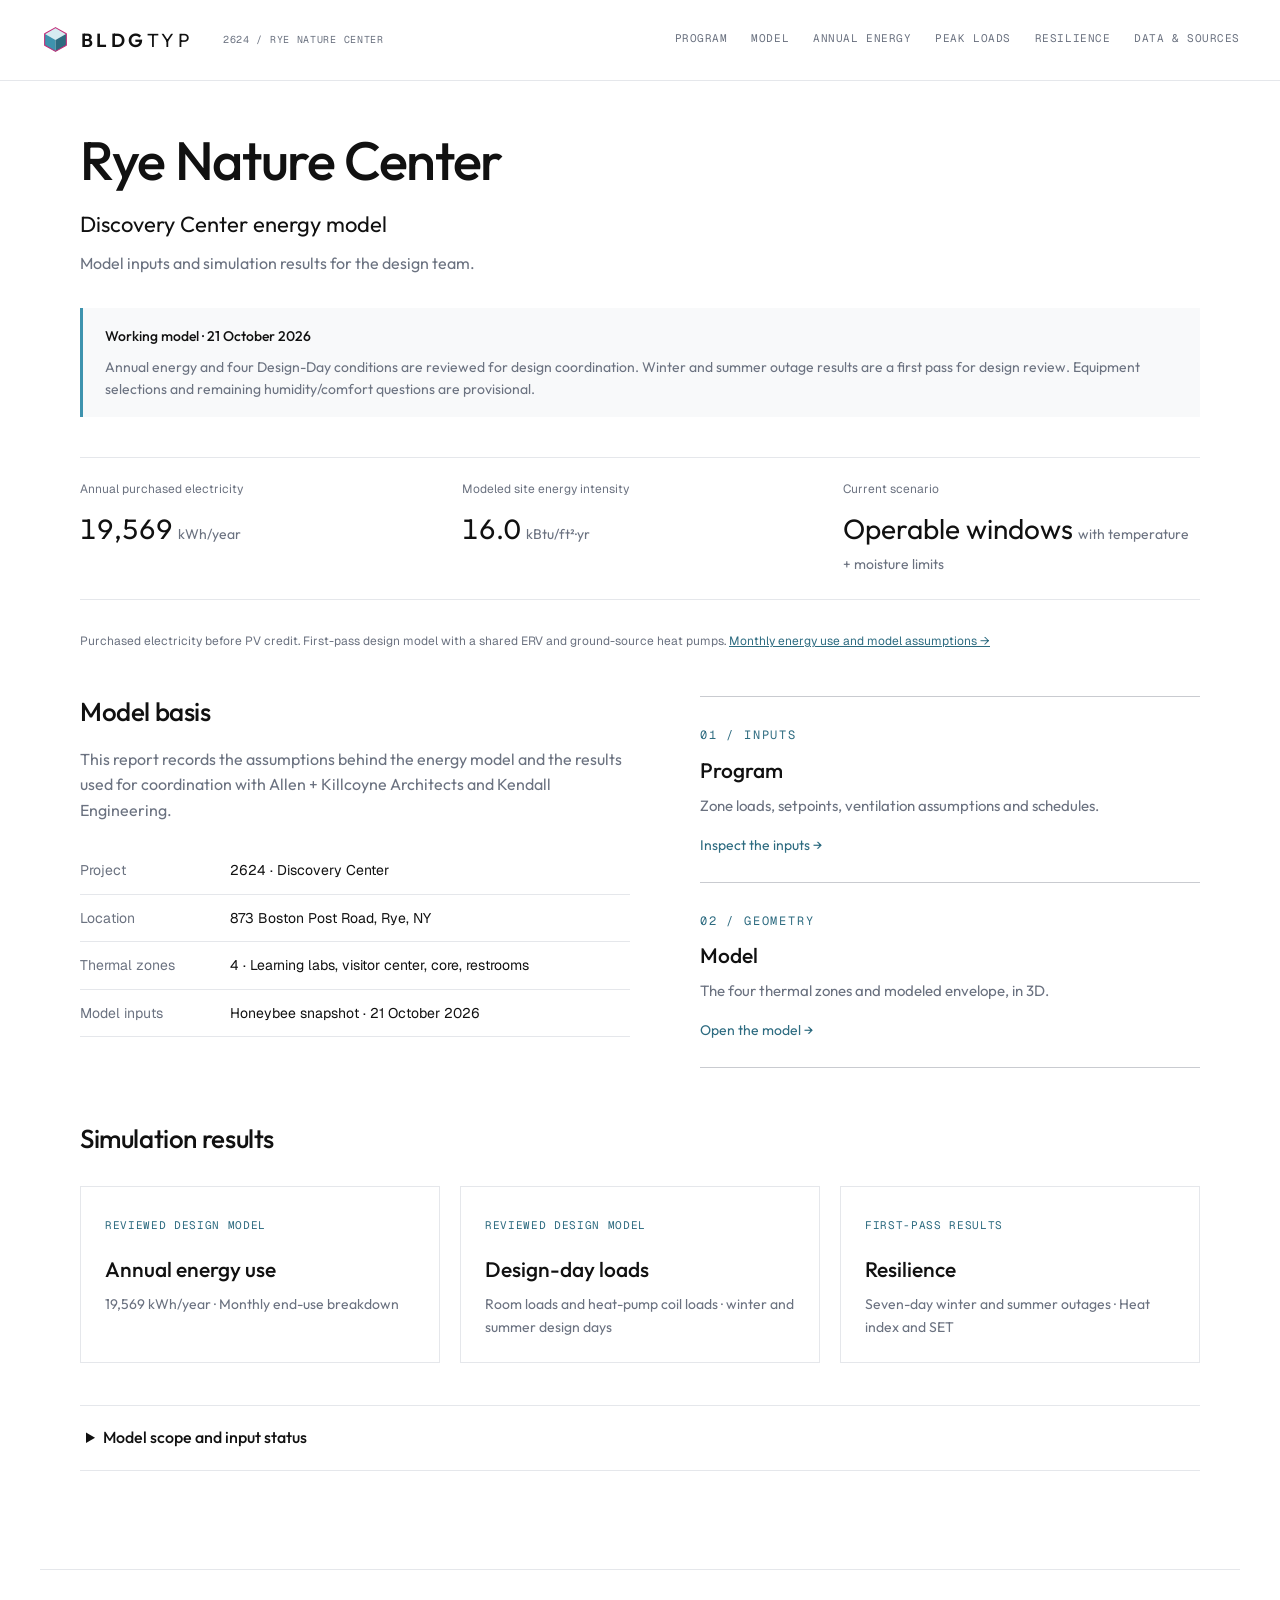
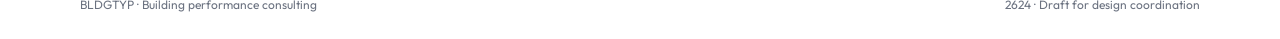
==== site/index.html @ c3dc8b70 "Copy edits: plainer headings and leads, no dashes in week labels - Overview: "Model basis" heading; " ====
<!doctype html><html lang="en" data-theme="light"><head><meta charset="utf-8"><meta name="viewport" content="width=device-width,initial-scale=1"><meta name="robots" content="noindex,nofollow"><meta name="description" content="Rye Nature Center design energy model: inputs, geometry and simulation results."><title>Overview | Rye Nature Center | BLDGTYP</title><link rel="icon" href="assets/brand/favicon.svg"><link rel="stylesheet" href="assets/brand/tokens.css?v=ce6c1d24e8"><link rel="stylesheet" href="assets/brand/components.css?v=ce6c1d24e8"><link rel="stylesheet" href="assets/site.css?v=ce6c1d24e8"><link href="https://fonts.googleapis.com/css2?family=Outfit:wght@400;500;600&family=Geist:wght@400;500&family=Geist+Mono:wght@400&display=swap" rel="stylesheet"><script type="importmap">{"imports":{"three":"./assets/vendor/three/three.module.min.js"}}</script><script type="module" src="assets/app.js?v=ce6c1d24e8"></script></head><body><a class="skip" href="#main">Skip to content</a><header><div class="header-inner"><a class="brand" href="index.html"><img src="assets/brand/bldgtyp-icon.svg" alt="" width="31" height="31"><span>BLDG<span class="brand-light">TYP</span></span></a><a class="project-id" href="index.html">2624 / RYE NATURE CENTER</a><nav aria-label="Main navigation"><a class="type-mono-nav" href="program.html" >Program</a><a class="type-mono-nav" href="model.html" >Model</a><a class="type-mono-nav" href="annual-energy.html" >Annual energy</a><a class="type-mono-nav" href="peak-loads.html" >Peak loads</a><a class="type-mono-nav" href="resilience.html" >Resilience</a><a class="type-mono-nav" href="downloads.html" >Data & sources</a></nav></div></header><main id="main"><div class="page-heading"><h1>Rye Nature Center</h1><p class="lead">Discovery Center energy model</p><p>Model inputs and simulation results for the design team.</p></div>
 <div class="notice"><strong>Working model · 21 October 2026</strong><span>Annual energy and four Design-Day conditions are reviewed for design coordination. Winter and summer outage results are a first pass for design review. Equipment selections and remaining humidity/comfort questions are provisional.</span></div>
 <div class="zone-metrics annual-metrics"><div><span class="metric-label">Annual purchased electricity</span><span class="metric-value">19,569</span><span class="metric-unit">kWh/year</span></div><div><span class="metric-label">Modeled site energy intensity</span><span class="metric-value">16.0</span><span class="metric-unit">kBtu/ft²·yr</span></div><div><span class="metric-label">Current scenario</span><span class="metric-value">Operable windows</span><span class="metric-unit">with temperature + moisture limits</span></div></div><p class="caption">Purchased electricity before PV credit. First-pass design model with a shared ERV and ground-source heat pumps. <a href="annual-energy.html">Monthly energy use and model assumptions →</a></p>
 <section aria-labelledby="model-heading" class="overview-grid"><div><h2 id="model-heading">Model basis</h2><p>This report records the assumptions behind the energy model and the results used for coordination with Allen + Killcoyne Architects and Kendall Engineering.</p><dl class="facts"><div><dt>Project</dt><dd>2624 · Discovery Center</dd></div><div><dt>Location</dt><dd>873 Boston Post Road, Rye, NY</dd></div><div><dt>Thermal zones</dt><dd>4 · Learning labs, visitor center, core, restrooms</dd></div><div><dt>Model inputs</dt><dd>Honeybee snapshot · 21 October 2026</dd></div></dl></div>
 <div class="directory"><a href="program.html"><span class="type-mono-label">01 / Inputs</span><h3>Program</h3><p>Zone loads, setpoints, ventilation assumptions and schedules.</p><span class="go">Inspect the inputs →</span></a><a href="model.html"><span class="type-mono-label">02 / Geometry</span><h3>Model</h3><p>The four thermal zones and modeled envelope, in 3D.</p><span class="go">Open the model →</span></a></div></section>
 <section><div class="section-title"><h2>Simulation results</h2></div><div class="results-grid"><a class="result-link" href="annual-energy.html"><span class="status reviewed">Reviewed design model</span><h3>Annual energy use</h3><p>19,569 kWh/year · Monthly end-use breakdown</p></a><a class="result-link" href="peak-loads.html"><span class="status reviewed">Reviewed design model</span><h3>Design-day loads</h3><p>Room loads and heat-pump coil loads · winter and summer design days</p></a><a class="result-link" href="resilience.html"><span class="status draft">First-pass results</span><h3>Resilience</h3><p>Seven-day winter and summer outages · Heat index and SET</p></a></div></section>
 <details><summary>Model scope and input status</summary><div class="details-body"><p>Energy and performance analysis during design, including annual energy, design-day loads and a Phius REVIVE resiliency study. This report supports design coordination; Passive House certification and mechanical-system design are outside the consulting scope.</p><p>The Program page describes the HBJSON input snapshot. Downstream OpenStudio measures can change system airflows and controls. The Annual energy page records the reviewed shared ERV configuration and window/heat-pump controls applied downstream. Equipment selections remain provisional.</p></div></details><noscript><p>JavaScript is needed for the interactive model and schedule charts. <a href="downloads/zone-inputs.csv">Download the zone inputs</a> or <a href="downloads/schedules.zip">schedule CSV files</a>.</p></noscript></main><footer><span>BLDGTYP · Building performance consulting</span><span>2624 · Draft for design coordination</span></footer></body></html>
---- site/assets/brand/tokens.css ----
/* ============================================================
   BLDGTYP Design System — CSS Custom Properties
   https://github.com/bldgtyp/bt-branding

   Import this file in any BLDGTYP web product:
     @import url('https://bldgtyp.github.io/bt-branding/tokens/tokens.css');

   Then apply data-theme="light" or data-theme="dark" to <html>.
   ============================================================ */

/* ---------- Global (theme-invariant) ---------- */
:root {
    /* Accent: Steel Blue */
    --accent:           #3E93AE;
    --accent-light:     #d6ebf1;
    --accent-dark:      #2d6b80;

    /* Highlight: Magenta */
    --highlight:        #E23489;
    --highlight-light:  #fce8f1;
    --highlight-dark:   #C42977;
    --highlight-darker: #931d57;

    /* Fonts */
    --font-primary:     'Outfit', sans-serif;
    --font-table:       'Geist', sans-serif;
    --font-mono:        'Geist Mono', monospace;

    /* Radii */
    --radius-sm:        3px;

    /* Transitions */
    --transition-base:  0.3s ease;
    --ease:             cubic-bezier(.2,.6,.2,1);
}

/* ---------- Light Theme ---------- */
[data-theme="light"] {
    --bg-page:          #ffffff;
    --bg-card:          #ffffff;
    --bg-elev:          #fafafa;
    --bg-section-alt:   #F8F9FA;
    --bg-stats:         #111111;

    --text-primary:     #111111;
    --text-secondary:   #6b7280;
    --text-muted:       #9ca3af;

    --border-subtle:    #e5e7eb;
    --border-card:      #e5e7eb;
    --border-strong:    #c9cbd0;

    /* Accessible text aliases — use darker variants on light backgrounds */
    --accent-text:      var(--accent-dark);
    --highlight-text:   var(--highlight-dark);

    /* SVG / graph-paper helpers */
    --svg-line-heavy:   rgba(0,0,0,0.5);
    --svg-line-medium:  rgba(0,0,0,0.3);
    --svg-line-light:   rgba(0,0,0,0.15);
    --svg-line-faint:   rgba(0,0,0,0.08);
    --svg-fill-dot:     rgba(0,0,0,0.12);
    --svg-text:         rgba(0,0,0,0.4);
}

/* ---------- Dark Theme ---------- */
[data-theme="dark"] {
    --bg-page:          #0C0C0C;
    --bg-card:          #151515;
    --bg-elev:          #1a1a1a;
    --bg-section-alt:   #111111;
    --bg-stats:         #060606;

    --text-primary:     #ffffff;
    --text-secondary:   #9ca3af;
    --text-muted:       #6b7280;

    --border-subtle:    #2a2a2a;
    --border-card:      #2a2a2a;
    --border-strong:    #3a3a3a;

    /* Accessible text aliases — base values already work on dark backgrounds */
    --accent-text:      var(--accent);
    --highlight-text:   var(--highlight);

    /* SVG / graph-paper helpers */
    --svg-line-heavy:   rgba(255,255,255,0.5);
    --svg-line-medium:  rgba(255,255,255,0.3);
    --svg-line-light:   rgba(255,255,255,0.15);
    --svg-line-faint:   rgba(255,255,255,0.08);
    --svg-fill-dot:     rgba(255,255,255,0.12);
    --svg-text:         rgba(255,255,255,0.4);
}
---- site/assets/brand/components.css ----
/* ============================================================
   BLDGTYP Design System — Reusable Components
   https://github.com/bldgtyp/bt-branding

   Requires tokens.css to be loaded first:
     @import url('https://bldgtyp.github.io/bt-branding/tokens/tokens.css');
     @import url('https://bldgtyp.github.io/bt-branding/tokens/components.css');

   Or via <link> tags:
     <link rel="stylesheet" href="https://bldgtyp.github.io/bt-branding/tokens/tokens.css">
     <link rel="stylesheet" href="https://bldgtyp.github.io/bt-branding/tokens/components.css">

   Also load fonts (not bundled to avoid duplication):
     <link href="https://fonts.googleapis.com/css2?family=Outfit:wght@200;300;400;500;600;700&family=Geist:wght@400;500&family=Geist+Mono:wght@400&display=swap" rel="stylesheet">
   ============================================================ */


/* ==========================================================
   1. BUTTONS
   ========================================================== */

.btn-primary {
    font-family: var(--font-mono); font-weight: 400; font-size: 13px;
    letter-spacing: 0.1em; text-transform: uppercase;
    background-color: var(--accent); color: #ffffff;
    border: none; padding: 16px 42px;
    border-radius: var(--radius-sm); cursor: pointer;
    transition: all var(--transition-base); text-decoration: none;
    display: inline-block;
}

.btn-primary:hover {
    background-color: var(--accent-dark); transform: translateY(-2px);
}

.btn-ghost {
    font-family: var(--font-mono); font-weight: 400; font-size: 13px;
    letter-spacing: 0.1em; text-transform: uppercase;
    background: transparent; color: var(--text-secondary);
    border: 1px solid var(--border-subtle); padding: 16px 42px;
    border-radius: var(--radius-sm); cursor: pointer;
    transition: all var(--transition-base); text-decoration: none;
    display: inline-block;
}

.btn-ghost:hover {
    border-color: var(--accent-text); color: var(--accent-text);
}


/* ==========================================================
   2. LINKS
   ========================================================== */

.link {
    color: var(--highlight-text);
    font-weight: 700;
    text-decoration: underline;
    text-decoration-style: dotted;
    text-underline-offset: 3px;
    text-decoration-thickness: 1.5px;
    transition: color var(--transition-base), text-decoration-color var(--transition-base);
}

.link:hover {
    color: var(--highlight-darker);
    text-decoration-style: solid;
}


/* ==========================================================
   3. ICON BUTTONS
   ========================================================== */

.icon-btn {
    width: 32px; height: 32px;
    background: transparent; border: 1px solid var(--border-subtle);
    border-radius: var(--radius-sm); cursor: pointer;
    display: inline-flex; align-items: center; justify-content: center;
    transition: all var(--transition-base);
    color: var(--text-secondary);
    text-decoration: none;
}

.icon-btn svg {
    width: 16px; height: 16px;
    fill: currentColor;
}

.icon-btn:hover {
    border-color: var(--accent-text); color: var(--accent-text);
}

.nav-icons { display: flex; gap: 8px; align-items: center; }


/* ==========================================================
   4. SERVICE CARD
   ========================================================== */

.service-card {
    background-color: var(--bg-card);
    border: 1px solid var(--border-card);
    border-radius: var(--radius-sm);
    padding: 40px 32px;
    border-top: 3px solid var(--border-card);
    border-bottom: 2px solid var(--accent);
    max-width: 340px;
    transition: all var(--transition-base);
}

.service-card:hover {
    border-top-color: var(--highlight);
}

.service-card__title {
    font-family: var(--font-primary); font-weight: 600; font-size: 16px;
    letter-spacing: 0.1em; text-transform: uppercase;
    color: var(--accent-text); margin-bottom: 12px;
}

.service-card__subtitle {
    font-family: var(--font-primary); font-weight: 500; font-size: 20px;
    color: var(--text-primary); margin-bottom: 16px; line-height: 1.4;
}

.service-card__body {
    font-family: var(--font-primary); font-weight: 300; font-size: 15px;
    line-height: 1.7; color: var(--text-secondary);
}


/* ==========================================================
   4b. CARD GRID — TIGHT
   Zero-gap grid where service cards tile edge-to-edge with
   shared borders. Wrap service-cards in this container.
   Outer border supplied by the container; cards contribute
   only right + bottom borders (same pattern as doc-card grid).
   ========================================================== */

.card-grid--tight {
    display: grid;
    grid-template-columns: repeat(auto-fit, minmax(280px, 1fr));
    border-top: 1px solid var(--border-card);
    border-left: 1px solid var(--border-card);
}

.card-grid--tight > .service-card {
    max-width: none;
    border-radius: 0;
    border-top: none;
    border-left: none;
    border-right: 1px solid var(--border-card);
    border-bottom: 1px solid var(--border-card);
}


/* ==========================================================
   5. STATS BAR
   ========================================================== */

.stats-bar {
    background-color: var(--bg-stats, #111111);
    padding: 60px 40px;
    border-radius: var(--radius-sm);
    display: grid; grid-template-columns: repeat(auto-fit, minmax(180px, 1fr));
    gap: 40px;
}

.stats-bar__number {
    font-family: var(--font-primary); font-weight: 600; font-size: 48px;
    line-height: 1.1; color: var(--accent);
}

.stats-bar__label {
    font-family: var(--font-mono); font-weight: 400; font-size: 12px;
    letter-spacing: 0.08em; text-transform: uppercase;
    color: #6b7280; margin-top: 8px;
}


/* ==========================================================
   6. SECTION LABEL
   ========================================================== */

.section-label {
    font-family: var(--font-mono); font-weight: 400; font-size: 12px;
    letter-spacing: 0.15em; text-transform: uppercase;
    color: var(--accent-text); margin-bottom: 48px; display: block;
}


/* ==========================================================
   7. GRAPH PAPER BACKGROUNDS
   Three density variants applied via ::before pseudo-element.
   Add the class to any positioned container.
   ========================================================== */

.graph-paper {
    position: relative;
    overflow: hidden;
}

/* Standard: 20px minor / 100px major — hero sections, service areas */
.graph-paper::before,
.graph-paper--standard::before {
    content: '';
    position: absolute; top: 0; left: 0; right: 0; bottom: 0;
    pointer-events: none;
    background-image:
        url("data:image/svg+xml,%3Csvg width='20' height='20' xmlns='http://www.w3.org/2000/svg'%3E%3Cline x1='0' y1='0' x2='20' y2='0' stroke='rgba(62,147,174,0.10)' stroke-width='1'/%3E%3Cline x1='0' y1='0' x2='0' y2='20' stroke='rgba(62,147,174,0.10)' stroke-width='1'/%3E%3C/svg%3E"),
        url("data:image/svg+xml,%3Csvg width='100' height='100' xmlns='http://www.w3.org/2000/svg'%3E%3Crect width='100' height='100' fill='none' stroke='rgba(62,147,174,0.12)' stroke-width='1'/%3E%3C/svg%3E");
    background-size: 20px 20px, 100px 100px;
}

/* Medium: 12px minor / 60px major — dashboards, data views */
.graph-paper--medium::before {
    content: '';
    position: absolute; top: 0; left: 0; right: 0; bottom: 0;
    pointer-events: none;
    background-image:
        url("data:image/svg+xml,%3Csvg width='12' height='12' xmlns='http://www.w3.org/2000/svg'%3E%3Cline x1='0' y1='0' x2='12' y2='0' stroke='rgba(62,147,174,0.10)' stroke-width='1'/%3E%3Cline x1='0' y1='0' x2='0' y2='12' stroke='rgba(62,147,174,0.10)' stroke-width='1'/%3E%3C/svg%3E"),
        url("data:image/svg+xml,%3Csvg width='60' height='60' xmlns='http://www.w3.org/2000/svg'%3E%3Crect width='60' height='60' fill='none' stroke='rgba(62,147,174,0.12)' stroke-width='1'/%3E%3C/svg%3E");
    background-size: 12px 12px, 60px 60px;
}

/* Fine: 6px minor / 30px major — technical details, reports */
.graph-paper--fine::before {
    content: '';
    position: absolute; top: 0; left: 0; right: 0; bottom: 0;
    pointer-events: none;
    background-image:
        url("data:image/svg+xml,%3Csvg width='6' height='6' xmlns='http://www.w3.org/2000/svg'%3E%3Cline x1='0' y1='0' x2='6' y2='0' stroke='rgba(62,147,174,0.10)' stroke-width='1'/%3E%3Cline x1='0' y1='0' x2='0' y2='6' stroke='rgba(62,147,174,0.10)' stroke-width='1'/%3E%3C/svg%3E"),
        url("data:image/svg+xml,%3Csvg width='30' height='30' xmlns='http://www.w3.org/2000/svg'%3E%3Crect width='30' height='30' fill='none' stroke='rgba(62,147,174,0.12)' stroke-width='1'/%3E%3C/svg%3E");
    background-size: 6px 6px, 30px 30px;
}

/* ==========================================================
   7b. HEXAGON GRAPH PAPER BACKGROUNDS
   Honeycomb-pattern variants using flat-top hexagons.
   Same ::before technique as square graph paper.
   Accent RGB = 62,147,174 (must be updated if --accent changes).
   ========================================================== */

/* Hex Standard: r=20, tile 60×34.64 — hero sections, honeybee-ph branding */
.graph-paper--hex::before {
    content: '';
    position: absolute; top: 0; left: 0; right: 0; bottom: 0;
    pointer-events: none;
    background-image:
        url("data:image/svg+xml,%3Csvg width='60' height='34.64' xmlns='http://www.w3.org/2000/svg'%3E%3Cpath d='M20,0 L40,0 M20,0 L10,17.32 M40,0 L50,17.32 M0,17.32 L10,17.32 M50,17.32 L60,17.32 M10,17.32 L20,34.64 M50,17.32 L40,34.64 M20,34.64 L40,34.64' stroke='rgba(62,147,174,0.10)' stroke-width='1' fill='none'/%3E%3C/svg%3E");
    background-size: 60px 34.64px;
}

/* Hex Medium: r=12, tile 36×20.78 — dashboards, data views */
.graph-paper--hex-medium::before {
    content: '';
    position: absolute; top: 0; left: 0; right: 0; bottom: 0;
    pointer-events: none;
    background-image:
        url("data:image/svg+xml,%3Csvg width='36' height='20.78' xmlns='http://www.w3.org/2000/svg'%3E%3Cpath d='M12,0 L24,0 M12,0 L6,10.39 M24,0 L30,10.39 M0,10.39 L6,10.39 M30,10.39 L36,10.39 M6,10.39 L12,20.78 M30,10.39 L24,20.78 M12,20.78 L24,20.78' stroke='rgba(62,147,174,0.10)' stroke-width='1' fill='none'/%3E%3C/svg%3E");
    background-size: 36px 20.78px;
}

/* Hex Fine: r=7, tile 21×12.12 — technical details, reports */
.graph-paper--hex-fine::before {
    content: '';
    position: absolute; top: 0; left: 0; right: 0; bottom: 0;
    pointer-events: none;
    background-image:
        url("data:image/svg+xml,%3Csvg width='21' height='12.12' xmlns='http://www.w3.org/2000/svg'%3E%3Cpath d='M7,0 L14,0 M7,0 L3.5,6.06 M14,0 L17.5,6.06 M0,6.06 L3.5,6.06 M17.5,6.06 L21,6.06 M3.5,6.06 L7,12.12 M17.5,6.06 L14,12.12 M7,12.12 L14,12.12' stroke='rgba(62,147,174,0.10)' stroke-width='1' fill='none'/%3E%3C/svg%3E");
    background-size: 21px 12.12px;
}


/* ==========================================================
   7c. HIGHLIGHT-COLOR GRAPH PAPER
   Same patterns as 7a/7b but using --highlight RGB (226,52,137).
   Add alongside the base class, e.g. "graph-paper graph-paper--highlight".
   ========================================================== */

/* Square — highlight */
.graph-paper--highlight::before {
    content: '';
    position: absolute; top: 0; left: 0; right: 0; bottom: 0;
    pointer-events: none;
    background-image:
        url("data:image/svg+xml,%3Csvg width='20' height='20' xmlns='http://www.w3.org/2000/svg'%3E%3Cline x1='0' y1='0' x2='20' y2='0' stroke='rgba(226,52,137,0.10)' stroke-width='1'/%3E%3Cline x1='0' y1='0' x2='0' y2='20' stroke='rgba(226,52,137,0.10)' stroke-width='1'/%3E%3C/svg%3E"),
        url("data:image/svg+xml,%3Csvg width='100' height='100' xmlns='http://www.w3.org/2000/svg'%3E%3Crect width='100' height='100' fill='none' stroke='rgba(226,52,137,0.12)' stroke-width='1'/%3E%3C/svg%3E");
    background-size: 20px 20px, 100px 100px;
}

.graph-paper--highlight.graph-paper--medium::before {
    background-image:
        url("data:image/svg+xml,%3Csvg width='12' height='12' xmlns='http://www.w3.org/2000/svg'%3E%3Cline x1='0' y1='0' x2='12' y2='0' stroke='rgba(226,52,137,0.10)' stroke-width='1'/%3E%3Cline x1='0' y1='0' x2='0' y2='12' stroke='rgba(226,52,137,0.10)' stroke-width='1'/%3E%3C/svg%3E"),
        url("data:image/svg+xml,%3Csvg width='60' height='60' xmlns='http://www.w3.org/2000/svg'%3E%3Crect width='60' height='60' fill='none' stroke='rgba(226,52,137,0.12)' stroke-width='1'/%3E%3C/svg%3E");
    background-size: 12px 12px, 60px 60px;
}

.graph-paper--highlight.graph-paper--fine::before {
    background-image:
        url("data:image/svg+xml,%3Csvg width='6' height='6' xmlns='http://www.w3.org/2000/svg'%3E%3Cline x1='0' y1='0' x2='6' y2='0' stroke='rgba(226,52,137,0.10)' stroke-width='1'/%3E%3Cline x1='0' y1='0' x2='0' y2='6' stroke='rgba(226,52,137,0.10)' stroke-width='1'/%3E%3C/svg%3E"),
        url("data:image/svg+xml,%3Csvg width='30' height='30' xmlns='http://www.w3.org/2000/svg'%3E%3Crect width='30' height='30' fill='none' stroke='rgba(226,52,137,0.12)' stroke-width='1'/%3E%3C/svg%3E");
    background-size: 6px 6px, 30px 30px;
}

/* Hexagon — highlight */
.graph-paper--highlight.graph-paper--hex::before {
    background-image:
        url("data:image/svg+xml,%3Csvg width='60' height='34.64' xmlns='http://www.w3.org/2000/svg'%3E%3Cpath d='M20,0 L40,0 M20,0 L10,17.32 M40,0 L50,17.32 M0,17.32 L10,17.32 M50,17.32 L60,17.32 M10,17.32 L20,34.64 M50,17.32 L40,34.64 M20,34.64 L40,34.64' stroke='rgba(226,52,137,0.10)' stroke-width='1' fill='none'/%3E%3C/svg%3E");
    background-size: 60px 34.64px;
}

.graph-paper--highlight.graph-paper--hex-medium::before {
    background-image:
        url("data:image/svg+xml,%3Csvg width='36' height='20.78' xmlns='http://www.w3.org/2000/svg'%3E%3Cpath d='M12,0 L24,0 M12,0 L6,10.39 M24,0 L30,10.39 M0,10.39 L6,10.39 M30,10.39 L36,10.39 M6,10.39 L12,20.78 M30,10.39 L24,20.78 M12,20.78 L24,20.78' stroke='rgba(226,52,137,0.10)' stroke-width='1' fill='none'/%3E%3C/svg%3E");
    background-size: 36px 20.78px;
}

.graph-paper--highlight.graph-paper--hex-fine::before {
    background-image:
        url("data:image/svg+xml,%3Csvg width='21' height='12.12' xmlns='http://www.w3.org/2000/svg'%3E%3Cpath d='M7,0 L14,0 M7,0 L3.5,6.06 M14,0 L17.5,6.06 M0,6.06 L3.5,6.06 M17.5,6.06 L21,6.06 M3.5,6.06 L7,12.12 M17.5,6.06 L14,12.12 M7,12.12 L14,12.12' stroke='rgba(226,52,137,0.10)' stroke-width='1' fill='none'/%3E%3C/svg%3E");
    background-size: 21px 12.12px;
}


/* ==========================================================
   8. TYPOGRAPHY HELPERS
   Opt-in classes for common text patterns.
   ========================================================== */

.type-hero {
    font-family: var(--font-primary); font-weight: 600;
    font-size: clamp(3rem, 6vw, 5.5rem);
    letter-spacing: -0.02em; line-height: 1.15;
}

.type-heading {
    font-family: var(--font-primary); font-weight: 600;
    font-size: 42px; letter-spacing: -0.015em; line-height: 1.15;
}

.type-subheading {
    font-family: var(--font-primary); font-weight: 500;
    font-size: 20px; line-height: 1.4;
}

.type-body {
    font-family: var(--font-primary); font-weight: 400;
    font-size: 16px; line-height: 1.7;
    letter-spacing: 0.05em;
    color: var(--text-secondary);
}

.type-body-lg {
    font-family: var(--font-primary); font-weight: 400;
    font-size: 17px; line-height: 1.8;
    letter-spacing: 0.05em;
    color: var(--text-secondary);
}

.type-table-text {
    font-family: var(--font-table); font-weight: 400;
    font-size: 14px; line-height: 1.5;
    letter-spacing: normal;
    color: var(--text-secondary);
    font-variant-numeric: tabular-nums;
}

.type-table-header {
    font-family: var(--font-table); font-weight: 500;
    font-size: 12px; line-height: 1.4;
    letter-spacing: 0.02em; text-transform: uppercase;
    color: var(--text-muted);
}

.type-mono-label {
    font-family: var(--font-mono); font-weight: 400; font-size: 12px;
    letter-spacing: 0.15em; text-transform: uppercase;
    color: var(--accent-text);
}

.type-mono-nav {
    font-family: var(--font-mono); font-weight: 400; font-size: 11px;
    letter-spacing: 0.05em; text-transform: uppercase;
    color: var(--text-secondary); text-decoration: none;
    transition: color var(--transition-base);
}

.type-mono-nav:hover { color: var(--accent-text); }

.type-stat-number {
    font-family: var(--font-primary); font-weight: 600; font-size: 48px;
    line-height: 1.1; color: var(--accent);
}

.type-stat-label {
    font-family: var(--font-mono); font-weight: 400; font-size: 12px;
    letter-spacing: 0.08em; text-transform: uppercase;
    color: #6b7280; margin-top: 8px;
}


/* ==========================================================
   9. THEME TOGGLE
   ========================================================== */

.theme-toggle {
    width: 32px; height: 32px;
    background: transparent; border: 1px solid var(--border-subtle);
    border-radius: var(--radius-sm); cursor: pointer;
    display: flex; align-items: center; justify-content: center;
    font-size: 16px; transition: all var(--transition-base);
    color: var(--text-primary);
}

.theme-toggle:hover { border-color: var(--accent-text); color: var(--accent-text); }


/* ==========================================================
   10. HERO TITLE — Two-line with highlight second line
   Wrap the second line in <em> for highlight color.
   Follow with .hero-sub for // subtitle lines.
   ========================================================== */

.hero-title {
    font-family: var(--font-primary);
    font-weight: 500;
    font-size: clamp(52px, 7vw, 96px);
    line-height: 1.0;
    letter-spacing: -0.03em;
    margin: 0 0 28px 0;
    color: var(--text-primary);
}

.hero-title em {
    font-style: normal;
    color: var(--highlight-text);
    font-weight: 600;
}

.hero-sub {
    font-family: var(--font-mono);
    font-weight: 400;
    font-size: 14.5px;
    color: var(--text-muted);
    max-width: 62ch;
    line-height: 1.55;
    margin: 0;
}


/* ==========================================================
   11. SITE HEADER — Sticky navbar with backdrop blur
   Contains logo, nav-primary, search-btn, and hamburger.
   ========================================================== */

.site-header {
    position: sticky;
    top: 0;
    z-index: 40;
    display: flex;
    align-items: center;
    padding: 0 40px;
    height: 64px;
    background: color-mix(in oklab, var(--bg-page) 86%, transparent);
    backdrop-filter: saturate(1.4) blur(14px);
    -webkit-backdrop-filter: saturate(1.4) blur(14px);
    border-bottom: 1px solid var(--border-subtle);
}

/* Logo / breadcrumb (folder-nav style with "/" separator) */
.site-header__logo {
    display: flex;
    align-items: center;
    gap: 10px;
    font-family: var(--font-mono);
    font-weight: 400;
    font-size: 13px;
    letter-spacing: 0.06em;
    color: var(--text-primary);
    text-decoration: none;
    padding-right: 28px;
    border-right: 1px solid var(--border-subtle);
    margin-right: 28px;
    height: 32px;
}

.site-header__logo-mark {
    width: 22px;
    height: 22px;
    position: relative;
}

.site-header__logo-mark svg {
    width: 100%;
    height: 100%;
    fill: currentColor;
}

.site-header__logo-sep {
    color: var(--text-muted);
    margin-left: 6px;
}

/* Primary nav (dropdown triggers) */
.nav-primary {
    display: flex;
    align-items: center;
    gap: 2px;
    flex: 1;
}

.nav-group {
    position: relative;
}

.nav-group__trigger {
    display: flex;
    align-items: center;
    gap: 5px;
    padding: 8px 14px;
    font-family: var(--font-mono);
    font-weight: 400;
    font-size: 12.5px;
    letter-spacing: 0.04em;
    color: var(--text-muted);
    background: none;
    border: none;
    border-radius: var(--radius-sm);
    cursor: pointer;
    transition: color .2s var(--ease), background .2s var(--ease);
}

.nav-group__trigger:hover {
    color: var(--text-primary);
    background: var(--bg-elev);
}

.nav-group__trigger.is-active {
    color: var(--accent-text);
}

.nav-group__trigger .chev {
    width: 8px;
    height: 8px;
    opacity: .5;
    transition: transform .2s var(--ease);
}

.nav-group.is-open .nav-group__trigger .chev {
    transform: rotate(180deg);
}

.nav-group__dropdown {
    display: none;
    position: absolute;
    top: calc(100% + 17px);
    left: 0;
    min-width: 220px;
    padding: 6px;
    background: var(--bg-page);
    border: 1px solid var(--border-strong);
    border-radius: 4px;
    box-shadow: 0 8px 24px rgba(0,0,0,.08);
    z-index: 50;
}

.nav-group.is-open .nav-group__dropdown {
    display: flex;
    flex-direction: column;
    animation: dropdown-in .15s var(--ease);
}

@keyframes dropdown-in {
    from { opacity: 0; transform: translateY(-4px); }
    to   { opacity: 1; transform: translateY(0); }
}

.nav-group__dropdown a {
    display: block;
    padding: 8px 12px;
    font-family: var(--font-primary);
    font-weight: 300;
    font-size: 13.5px;
    color: var(--text-secondary);
    text-decoration: none;
    border-radius: var(--radius-sm);
    transition: all .15s var(--ease);
}

.nav-group__dropdown a:hover {
    background: var(--bg-elev);
    color: var(--text-primary);
}

/* Hamburger (mobile) */
.nav-hamburger {
    display: none;
    width: 34px;
    height: 34px;
    place-items: center;
    background: transparent;
    border: 1px solid transparent;
    border-radius: var(--radius-sm);
    color: var(--text-muted);
    cursor: pointer;
    transition: all .15s var(--ease);
}

.nav-hamburger:hover {
    border-color: var(--border-strong);
    color: var(--text-primary);
}

.nav-hamburger svg {
    width: 18px;
    height: 18px;
}


/* ==========================================================
   12. SEARCH BUTTON
   Pill-shaped trigger that opens a search modal.
   ========================================================== */

.search-btn {
    display: flex;
    align-items: center;
    gap: 10px;
    padding: 0 10px 0 12px;
    height: 34px;
    min-width: 240px;
    border: 1px solid var(--border-strong);
    background: var(--bg-elev);
    border-radius: var(--radius-sm);
    color: var(--text-muted);
    font-family: var(--font-mono);
    font-size: 12px;
    font-weight: 400;
    cursor: pointer;
    transition: all .15s var(--ease);
}

.search-btn:hover {
    border-color: var(--accent-text);
    color: var(--text-secondary);
}

.search-btn svg {
    width: 14px;
    height: 14px;
    fill: none;
    stroke: currentColor;
    stroke-width: 2;
}

.search-btn .kbd {
    margin-left: auto;
    font-size: 10.5px;
    padding: 2px 6px;
    border: 1px solid var(--border-strong);
    border-radius: var(--radius-sm);
    color: var(--text-muted);
}


/* ==========================================================
   13. DOC CARD — Animated top-border, multi-section layout
   Top border slides left-to-right on hover.
   Includes: index row, tag, title, description,
   dashed divider, and arrow CTA.
   ========================================================== */

.doc-card {
    position: relative;
    padding: 40px 36px 36px 36px;
    border-right: 1px solid var(--border-subtle);
    border-bottom: 1px solid var(--border-subtle);
    background: var(--bg-page);
    text-decoration: none;
    color: var(--text-primary);
    transition: background .2s var(--ease);
    display: flex;
    flex-direction: column;
    min-height: 280px;
    cursor: pointer;
    overflow: hidden;
}

.doc-card:hover {
    background: var(--bg-elev);
}

/* Animated top border */
.doc-card::before {
    content: '';
    position: absolute;
    top: 0;
    left: 0;
    width: 0;
    height: 2px;
    background: var(--accent);
    transition: width .35s var(--ease);
}

.doc-card:hover::before {
    width: 100%;
}

/* Index row: number — dash-line — tag */
.doc-card__idx {
    font-family: var(--font-mono);
    font-size: 11px;
    font-weight: 400;
    letter-spacing: 0.18em;
    color: var(--text-muted);
    display: flex;
    align-items: center;
    gap: 10px;
    margin-bottom: 28px;
}

.doc-card__idx-num {
    color: var(--accent-text);
    font-weight: 400;
}

.doc-card__idx-dash {
    flex: 1;
    height: 1px;
    background: var(--border-subtle);
}

/* Category tag */
.doc-card__tag {
    font-family: var(--font-mono);
    font-size: 11px;
    font-weight: 400;
    letter-spacing: 0.14em;
    text-transform: uppercase;
    color: var(--accent-text);
    margin-bottom: 14px;
}

/* Card title */
.doc-card__name {
    font-family: var(--font-primary);
    font-weight: 600;
    font-size: 30px;
    letter-spacing: -0.015em;
    margin: 0 0 10px 0;
    line-height: 1.05;
}

/* Card description */
.doc-card__desc {
    font-family: var(--font-primary);
    font-weight: 300;
    font-size: 15.5px;
    line-height: 1.5;
    color: var(--text-secondary);
    margin: 0 0 28px 0;
    max-width: 36ch;
}

/* Footer: dashed divider + CTA */
.doc-card__footer {
    margin-top: auto;
    display: flex;
    align-items: center;
    justify-content: space-between;
    padding-top: 20px;
    border-top: 1px dashed var(--border-strong);
}

.doc-card__cta {
    font-family: var(--font-mono);
    font-weight: 400;
    font-size: 12px;
    letter-spacing: 0.08em;
    color: var(--text-primary);
    display: inline-flex;
    align-items: center;
    gap: 8px;
}

.doc-card__cta .arr {
    transition: transform .25s var(--ease);
}

.doc-card:hover .doc-card__cta .arr {
    transform: translateX(4px);
}


/* ==========================================================
   14. SIDEBAR NAV
   Collapsible nav tree with section dividers, dashed
   child borders, and expand/collapse chevrons.
   ========================================================== */

.sidebar {
    width: 260px;
    padding: 20px 16px 40px 0;
    border-right: 1px solid var(--border-subtle);
    flex-shrink: 0;
}

/* Section label with leading dash */
.sidebar__label {
    font-family: var(--font-mono);
    font-size: 10.5px;
    font-weight: 400;
    letter-spacing: 0.18em;
    text-transform: uppercase;
    color: var(--text-muted);
    padding: 14px 0 10px 0;
    display: flex;
    align-items: center;
    gap: 10px;
    text-decoration: none;
    cursor: pointer;
    transition: color .15s var(--ease);
}

.sidebar__label:hover {
    color: var(--text-secondary);
}

.sidebar__label.is-active {
    color: var(--accent-text);
    font-weight: 500;
}

.sidebar__label::before {
    content: '';
    width: 14px;
    height: 1px;
    background: currentColor;
    opacity: .6;
}

/* Nav tree */
.nav-tree {
    list-style: none;
    padding: 0;
    margin: 0;
}

.nav-tree li {
    position: relative;
}

.nav-tree a,
.nav-tree button {
    display: flex;
    align-items: center;
    gap: 10px;
    width: 100%;
    padding: 7px 12px 7px 14px;
    font-family: var(--font-primary);
    font-weight: 300;
    font-size: 13.5px;
    color: var(--text-secondary);
    text-decoration: none;
    background: transparent;
    border: 0;
    text-align: left;
    border-radius: var(--radius-sm);
    cursor: pointer;
    transition: all .15s var(--ease);
    position: relative;
}

.nav-tree a:hover,
.nav-tree button:hover {
    color: var(--text-primary);
    background: var(--bg-elev);
}

/* Group headings (collapsible) */
.nav-tree .group > button {
    color: var(--text-primary);
    font-weight: 500;
    font-size: 13px;
}

.nav-tree .group > button .chev {
    margin-left: auto;
    width: 10px;
    height: 10px;
    transition: transform .2s var(--ease);
    opacity: .6;
}

.nav-tree .group.is-open > button .chev {
    transform: rotate(90deg);
}

/* Child list with dashed left border */
.nav-tree .children {
    list-style: none;
    padding: 0;
    margin: 4px 0 8px 14px;
    border-left: 1px dashed var(--border-strong);
    display: none;
}

.nav-tree .group.is-open > .children {
    display: block;
}

/* Active state with left accent bar */
.nav-tree .is-active {
    color: var(--accent-text);
    font-weight: 500;
    background: var(--accent-light);
}

.nav-tree .is-active::before {
    content: '';
    position: absolute;
    left: 0;
    top: 4px;
    bottom: 4px;
    width: 2px;
    background: var(--accent);
}


/* ==========================================================
   15. CALLOUT BLOCKS
   Note (accent) and Warning (highlight) callouts with
   left accent bar and gradient background.
   ========================================================== */

.callout {
    margin: 16px 0 20px 0;
    border: 1px solid var(--border-subtle);
    border-radius: 4px;
    position: relative;
    overflow: hidden;
}

.callout::before {
    content: '';
    position: absolute;
    left: 0;
    top: 0;
    bottom: 0;
    width: 3px;
}

.callout__title {
    font-family: var(--font-mono);
    font-size: 10.5px;
    font-weight: 400;
    letter-spacing: 0.16em;
    text-transform: uppercase;
    padding: 14px 20px 0 20px;
    position: relative;
    z-index: 1;
}

.callout__body {
    padding: 8px 20px 14px 20px;
    font-family: var(--font-primary);
    font-weight: 300;
    font-size: 14px;
    line-height: 1.6;
    color: var(--text-secondary);
    position: relative;
    z-index: 1;
}

/* Graph paper overlay (medium density, via ::after) */
.callout::after {
    content: '';
    position: absolute;
    top: 0;
    left: 0;
    right: 0;
    bottom: 0;
    pointer-events: none;
}

/* Note variant (accent color) */
.callout--note {
    border-color: var(--accent);
    background: linear-gradient(to right, var(--accent-light), transparent 80%);
}

.callout--note::before {
    background: var(--accent);
}

.callout--note::after {
    background-image:
        url("data:image/svg+xml,%3Csvg width='12' height='12' xmlns='http://www.w3.org/2000/svg'%3E%3Cline x1='0' y1='0' x2='12' y2='0' stroke='rgba(62,147,174,0.10)' stroke-width='1'/%3E%3Cline x1='0' y1='0' x2='0' y2='12' stroke='rgba(62,147,174,0.10)' stroke-width='1'/%3E%3C/svg%3E"),
        url("data:image/svg+xml,%3Csvg width='60' height='60' xmlns='http://www.w3.org/2000/svg'%3E%3Crect width='60' height='60' fill='none' stroke='rgba(62,147,174,0.12)' stroke-width='1'/%3E%3C/svg%3E");
    background-size: 12px 12px, 60px 60px;
}

.callout--note .callout__title {
    color: var(--accent-dark);
}

[data-theme="dark"] .callout--note {
    background: linear-gradient(to right, rgba(62,147,174,0.12), transparent 80%);
}

[data-theme="dark"] .callout--note .callout__title {
    color: var(--accent);
}

/* Warning variant (highlight color) */
.callout--warning {
    border-color: var(--highlight);
    background: linear-gradient(to right, var(--highlight-light), transparent 80%);
}

.callout--warning::before {
    background: var(--highlight);
}

.callout--warning::after {
    background-image:
        url("data:image/svg+xml,%3Csvg width='12' height='12' xmlns='http://www.w3.org/2000/svg'%3E%3Cline x1='0' y1='0' x2='12' y2='0' stroke='rgba(226,52,137,0.10)' stroke-width='1'/%3E%3Cline x1='0' y1='0' x2='0' y2='12' stroke='rgba(226,52,137,0.10)' stroke-width='1'/%3E%3C/svg%3E"),
        url("data:image/svg+xml,%3Csvg width='60' height='60' xmlns='http://www.w3.org/2000/svg'%3E%3Crect width='60' height='60' fill='none' stroke='rgba(226,52,137,0.12)' stroke-width='1'/%3E%3C/svg%3E");
    background-size: 12px 12px, 60px 60px;
}

.callout--warning .callout__title {
    color: var(--highlight-darker);
}

[data-theme="dark"] .callout--warning {
    background: linear-gradient(to right, rgba(226,52,137,0.12), transparent 80%);
}

[data-theme="dark"] .callout--warning .callout__title {
    color: var(--highlight);
}


/* ==========================================================
   16. SITE FOOTER
   Mono-spaced footer bar with left nav items (· separated),
   right-aligned site URL and version badge.
   ========================================================== */

.site-footer {
    border-top: 1px solid var(--border-subtle);
    padding: 36px 40px;
    display: flex;
    align-items: center;
    justify-content: space-between;
    gap: 32px;
    font-family: var(--font-mono);
    font-size: 11.5px;
    font-weight: 400;
    color: var(--text-muted);
    letter-spacing: 0.04em;
}

.site-footer a {
    color: var(--text-secondary);
    font-weight: 400;
    text-decoration: none;
    transition: color .15s var(--ease);
}

.site-footer a:hover {
    color: var(--accent-text);
}

.site-footer__left {
    display: flex;
    gap: 28px;
    align-items: center;
}

.site-footer__right {
    display: flex;
    gap: 20px;
    align-items: center;
}

.site-footer .version-badge {
    padding: 3px 9px;
    border: 1px solid var(--border-strong);
    border-radius: var(--radius-sm);
    color: var(--text-secondary);
}


/* ==========================================================
   17. RESPONSIVE — HEADER / FOOTER / MOBILE
   ========================================================== */

@media (max-width: 900px) {
    .site-header { padding: 0 20px; }
    .site-header__logo { padding-right: 16px; margin-right: 16px; }
    .nav-primary { display: none; }
    .search-btn { display: none; }
    .nav-hamburger { display: grid; }
    .sidebar { display: none; }
    .site-footer { flex-direction: column; align-items: flex-start; padding: 28px 20px; }
    .site-footer__left { flex-wrap: wrap; gap: 16px; }
    .site-footer__right { flex-wrap: wrap; gap: 12px; }
}
---- site/assets/site.css ----
* {
  box-sizing: border-box;
}
body {
  margin: 0;
  background: var(--bg-page);
  color: var(--text-primary);
  font-family: var(--font-primary);
  font-size: 16px;
  line-height: 1.6;
}
a {
  color: var(--accent-text);
}
button,
select,
input {
  font: inherit;
}
button,
a,
summary,
select {
  touch-action: manipulation;
}
button,
summary {
  cursor: pointer;
}
button:focus-visible,
a:focus-visible,
summary:focus-visible,
select:focus-visible,
input:focus-visible,
#viewer:focus-visible {
  outline: 3px solid var(--accent-text);
  outline-offset: 4px;
}
header {
  border-bottom: 1px solid var(--border-subtle);
}
.header-inner {
  max-width: 1280px;
  margin: auto;
  padding: 22px 40px;
  display: flex;
  align-items: center;
  gap: 30px;
}
.brand {
  display: flex;
  align-items: center;
  gap: 10px;
  text-decoration: none;
  color: var(--text-primary);
  font-size: 19px;
  letter-spacing: 0.18em;
  font-weight: 600;
}
.brand-light {
  font-weight: 400;
}
.project-id {
  font-family: var(--font-mono);
  font-size: 10px;
  letter-spacing: 0.07em;
  color: var(--text-secondary);
}
header nav {
  display: flex;
  gap: 24px;
  margin-left: auto;
}
header nav a {
  padding: 8px 0;
  border-bottom: 2px solid transparent;
}
header nav a[aria-current] {
  color: var(--accent-text);
  border-color: var(--accent);
}
main {
  max-width: 1200px;
  margin: auto;
  padding: 48px 40px 80px;
}
.page-heading {
  margin-bottom: 32px;
  max-width: 790px;
}
h1 {
  font-size: clamp(34px, 4.5vw, 54px);
  font-weight: 500;
  line-height: 1.15;
  letter-spacing: -0.025em;
  margin: 0 0 18px;
}
h2 {
  font-size: 26px;
  font-weight: 500;
  line-height: 1.25;
  margin: 0 0 18px;
  letter-spacing: -0.015em;
}
h3 {
  font-size: 21px;
  font-weight: 500;
  line-height: 1.3;
  margin: 10px 0;
}
p {
  color: var(--text-secondary);
  margin: 10px 0 16px;
}
.lead {
  font-size: 22px;
  line-height: 1.45;
  color: var(--text-primary);
  margin: 0 0 8px;
}
.notice {
  border-left: 3px solid var(--accent);
  background: var(--bg-section-alt);
  padding: 17px 22px;
  display: flex;
  gap: 8px 28px;
  flex-wrap: wrap;
  margin: 28px 0 40px;
  font-size: 14px;
}
.notice strong {
  font-weight: 500;
}
.notice span {
  color: var(--text-secondary);
}
.compact {
  margin-bottom: 26px;
}
.overview-grid {
  display: grid;
  grid-template-columns: 1.1fr 1fr;
  gap: 70px;
  margin: 45px 0 55px;
}
.facts {
  margin: 24px 0 0;
  font-family: var(--font-table);
  font-size: 14px;
}
.facts > div {
  display: grid;
  grid-template-columns: 130px 1fr;
  gap: 20px;
  padding: 12px 0;
  border-bottom: 1px solid var(--border-subtle);
}
dt {
  color: var(--text-secondary);
}
dd {
  margin: 0;
}
.directory {
  border-top: 1px solid var(--border-strong);
}
.directory > a {
  display: block;
  padding: 24px 0;
  text-decoration: none;
  border-bottom: 1px solid var(--border-strong);
  color: var(--text-primary);
}
.directory p {
  font-size: 15px;
  margin: 8px 0 14px;
}
.go {
  font-size: 14px;
  color: var(--accent-text);
}
.section-title {
  display: flex;
  justify-content: space-between;
  align-items: baseline;
  gap: 20px;
}
.section-title .link {
  font-size: 14px;
}
.results-grid {
  display: grid;
  grid-template-columns: repeat(3, 1fr);
  gap: 20px;
  margin: 12px 0 42px;
}
.result-link {
  border: 1px solid var(--border-card);
  padding: 24px;
  text-decoration: none;
  color: var(--text-primary);
}
.result-link:hover,
.directory > a:hover {
  background: var(--bg-section-alt);
}
.status {
  font-family: var(--font-mono);
  font-size: 11px;
  letter-spacing: 0.06em;
  text-transform: uppercase;
  color: var(--text-secondary);
}
.result-link h3 {
  margin-top: 20px;
}
.result-link p {
  font-size: 14px;
  margin-bottom: 0;
}
details {
  border-top: 1px solid var(--border-subtle);
  border-bottom: 1px solid var(--border-subtle);
  margin: 18px 0;
}
details + details {
  border-top: 0;
  margin-top: -18px;
}
summary {
  padding: 19px 6px;
  font-weight: 500;
  font-size: 16px;
}
.details-body {
  padding: 0 6px 22px;
  overflow-wrap: anywhere;
}
.details-body p {
  max-width: 870px;
}
.zone-selector {
  display: flex;
  gap: 10px;
  flex-wrap: wrap;
  margin: 0 0 28px;
}
.zone-selector button {
  padding: 12px 19px;
  background: var(--bg-card);
  border: 1px solid var(--border-card);
  border-radius: var(--radius-sm);
  color: var(--text-secondary);
}
.zone-selector button[aria-pressed="true"] {
  background: var(--accent-light);
  border-color: var(--accent);
  color: var(--accent-dark);
}
.zone-title {
  display: flex;
  justify-content: space-between;
  align-items: center;
  gap: 25px;
  margin: 0 0 22px;
}
.zone-title h2 {
  margin: 0;
}
.zone-title a {
  font-size: 14px;
}
.zone-metrics {
  display: grid;
  grid-template-columns: repeat(4, 1fr);
  border-top: 1px solid var(--border-subtle);
  border-bottom: 1px solid var(--border-subtle);
  margin: 20px 0 32px;
  padding: 22px 0;
  gap: 25px;
}
.metric-label {
  display: block;
  font-family: var(--font-table);
  font-size: 12px;
  color: var(--text-secondary);
  margin-bottom: 7px;
}
.metric-value {
  font-size: 28px;
  font-variant-numeric: tabular-nums;
}
.metric-unit {
  font-size: 14px;
  color: var(--text-secondary);
  margin-left: 5px;
}
.schedule-panel {
  background: var(--bg-section-alt);
  border: 1px solid var(--border-card);
  padding: 25px;
}
.controls {
  display: flex;
  gap: 18px;
  align-items: end;
  flex-wrap: wrap;
  margin: 18px 0 12px;
}
label {
  display: flex;
  flex-direction: column;
  gap: 6px;
  font-size: 13px;
  color: var(--text-secondary);
}
select,
input[type="date"] {
  border: 1px solid var(--border-strong);
  border-radius: var(--radius-sm);
  padding: 10px 30px 10px 10px;
  background: var(--bg-card);
  color: var(--text-primary);
  max-width: 100%;
}
.controls label:first-child {
  flex: 1;
  min-width: 180px;
}
.controls select {
  font-size: 14px;
}
.chart {
  display: block;
  width: 100%;
  height: auto;
  max-height: 280px;
}
.chart text {
  font-family: var(--font-table);
  font-size: 12px;
  fill: var(--text-secondary);
}
.chart .grid {
  stroke: var(--border-subtle);
  stroke-width: 1;
}
.chart .trace {
  stroke: var(--accent-text);
  stroke-width: 2.5;
  fill: none;
}
.chart .area {
  fill: var(--accent-light);
  opacity: 0.7;
}
.caption {
  font-family: var(--font-table);
  font-size: 12px;
  line-height: 1.6;
  margin: 12px 0;
  color: var(--text-secondary);
}
.table-wrap {
  overflow-x: auto;
}
table {
  width: 100%;
  border-collapse: collapse;
  font-family: var(--font-table);
  font-size: 14px;
  font-variant-numeric: tabular-nums;
}
th,
td {
  text-align: left;
  padding: 11px 14px;
  border-bottom: 1px solid var(--border-subtle);
  vertical-align: top;
}
th {
  font-weight: 500;
  background: var(--bg-section-alt);
}
td code {
  font-size: 11px;
}
pre {
  white-space: pre-wrap;
  overflow-wrap: anywhere;
  background: var(--bg-section-alt);
  padding: 20px;
  font-size: 12px;
}
code {
  font-family: var(--font-mono);
  font-size: 12px;
}
.local-nav {
  display: flex;
  flex-wrap: wrap;
  gap: 28px;
  padding: 0 0 25px;
  border-bottom: 1px solid var(--border-subtle);
}
.result-section {
  padding: 38px 0 24px;
  border-bottom: 1px solid var(--border-subtle);
  scroll-margin-top: 25px;
}
.result-section h2 {
  margin-top: 10px;
}
.result-section .lead {
  font-size: 18px;
}
.empty-state {
  margin: 25px 0;
  padding: 25px;
  border-left: 2px solid var(--border-strong);
  background: var(--bg-section-alt);
}
.empty-state h3 {
  margin: 0 0 7px;
  font-size: 17px;
}
.download-list > a {
  display: flex;
  gap: 30px;
  align-items: center;
  justify-content: space-between;
  color: var(--text-primary);
  text-decoration: none;
  border-top: 1px solid var(--border-subtle);
  padding: 25px 0;
}
.download-list > a:last-child {
  border-bottom: 1px solid var(--border-subtle);
}
.download-list h2 {
  font-size: 21px;
  margin-bottom: 9px;
}
.download-list p {
  max-width: 780px;
  margin: 0;
  font-size: 14px;
}
.download-list > a > span {
  white-space: nowrap;
  font-family: var(--font-mono);
  font-size: 12px;
  color: var(--accent-text);
}
.viewer-toolbar {
  display: flex;
  gap: 24px;
  align-items: end;
  flex-wrap: wrap;
  margin: 25px 0 18px;
}
.check {
  flex-direction: row;
  align-items: center;
  padding-bottom: 10px;
}
.small {
  padding: 11px 18px;
  font-size: 11px;
  letter-spacing: 0.04em;
}
#viewer {
  height: 490px;
  position: relative;
  background: var(--bg-section-alt);
  border: 1px solid var(--border-card);
}
#viewer canvas {
  display: block;
  width: 100%;
  height: 100%;
  touch-action: none;
}
#viewer p {
  padding: 25px;
}
#viewer .axis-label {
  position: absolute;
  right: 18px;
  top: 10px;
  font-size: 12px;
  color: var(--text-secondary);
  pointer-events: none;
}
.zone-legend {
  display: flex;
  gap: 22px;
  flex-wrap: wrap;
  margin: 20px 0 30px;
}
.zone-legend a {
  font-size: 14px;
  text-decoration: none;
  border-bottom: 2px solid var(--accent);
  padding-bottom: 4px;
}
.zone-legend a:nth-child(2) {
  border-color: var(--highlight);
}
.zone-legend a:nth-child(3) {
  border-color: var(--text-secondary);
}
.zone-legend a:nth-child(4) {
  border-color: var(--accent-dark);
}
.error {
  border-left: 3px solid var(--highlight);
  padding: 20px;
  background: var(--highlight-light);
}
footer {
  border-top: 1px solid var(--border-subtle);
  max-width: 1200px;
  margin: auto;
  padding: 25px 40px;
  display: flex;
  justify-content: space-between;
  gap: 20px;
  font-size: 12px;
  color: var(--text-secondary);
}
.skip {
  position: absolute;
  left: 20px;
  top: -80px;
  background: var(--bg-page);
  padding: 10px;
  z-index: 5;
}
.skip:focus {
  top: 10px;
}
.source-hash {
  word-break: break-all;
}
.reviewed { color: var(--accent-text); }
.annual-metrics { grid-template-columns: repeat(3, 1fr); }
.energy-panel { margin: 32px 0; padding: 28px; background: var(--bg-section-alt); border: 1px solid var(--border-card); }
.energy-legend { display: flex; flex-wrap: wrap; gap: 10px 22px; padding: 0; margin: 22px 0 12px; list-style: none; font-size: 13px; }
.energy-legend li { display: flex; align-items: center; gap: 8px; }
.energy-legend li span { width: 11px; height: 11px; border-radius: 2px; }
.energy-chart-wrap { overflow-x: auto; }
.energy-chart { width: 100%; min-width: 620px; display: block; }
.energy-chart text { fill: var(--text-secondary); font-family: var(--font-table); font-size: 12px; }
.energy-chart .grid { stroke: var(--border-subtle); }
.chart-scroll-hint { display: none; }
.month-inspector { display: flex; gap: 26px; align-items: center; border-top: 1px solid var(--border-subtle); padding-top: 18px; }
.month-inspector label { min-width: 130px; }
#month-summary p { font-size: 13px; margin: 4px 0; }
.annual-breakdown { margin: 35px 0; }
.use-row { display: grid; grid-template-columns: 110px 1fr 110px 55px; align-items: center; gap: 20px; padding: 10px 0; font-family: var(--font-table); font-size: 14px; font-variant-numeric: tabular-nums; }
.use-row > span:nth-last-child(-n+2) { text-align: right; }
.use-row small, .use-share { color: var(--text-secondary); }
.use-track { background: var(--bg-section-alt); height: 14px; }
.use-track span { display: block; height: 100%; }
.result-downloads { display: flex; gap: 12px 28px; flex-wrap: wrap; }
.result-section td { overflow-wrap: anywhere; }
@media (max-width: 640px) {
  .chart-scroll-hint { display: block; }
  .energy-panel { padding: 20px 12px; }
  .month-inspector { flex-direction: column; align-items: stretch; gap: 12px; }
  .use-row { grid-template-columns: 80px 1fr 75px; gap: 10px; font-size: 12px; }
  .use-share { display: none; }
}
[hidden] {
  display: none !important;
}
@media (max-width: 950px) {
  .header-inner {
    flex-wrap: wrap;
    gap: 16px 25px;
  }
  header nav {
    width: 100%;
    margin-left: 0;
    gap: 25px;
  }
  .overview-grid {
    gap: 35px;
  }
  .zone-metrics {
    gap: 15px;
  }
}
@media (max-width: 640px) {
  .header-inner {
    padding: 18px 22px;
  }
  .project-id {
    font-size: 9px;
  }
  header nav {
    gap: 0;
    justify-content: space-between;
  }
  header nav a {
    font-size: 9px;
  }
  main {
    padding: 32px 22px 55px;
  }
  .page-heading {
    margin-bottom: 26px;
  }
  .lead {
    font-size: 19px;
  }
  .overview-grid {
    grid-template-columns: 1fr;
    margin: 30px 0;
    gap: 30px;
  }
  .facts > div {
    grid-template-columns: 100px 1fr;
    gap: 12px;
  }
  .results-grid {
    grid-template-columns: 1fr;
    gap: 12px;
  }
  .section-title {
    align-items: start;
    flex-direction: column;
    gap: 0;
    margin-bottom: 20px;
  }
  .result-link {
    padding: 20px;
  }
  .result-link h3 {
    margin-top: 9px;
  }
  .notice {
    margin: 22px 0 28px;
    padding: 15px 18px;
  }
  .zone-metrics {
    grid-template-columns: repeat(2, 1fr);
  }
  .zone-selector {
    gap: 8px;
  }
  .zone-selector button {
    padding: 10px 13px;
    font-size: 14px;
  }
  .schedule-panel {
    padding: 18px 12px;
  }
  .controls {
    gap: 12px;
  }
  .controls label:first-child {
    flex-basis: 100%;
  }
  .zone-title {
    align-items: start;
    flex-direction: column;
    gap: 10px;
  }
  .chart text {
    font-size: 14px;
  }
  .viewer-toolbar {
    gap: 16px;
  }
  #viewer {
    height: 360px;
  }
  .download-list > a {
    gap: 15px;
  }
  footer {
    padding: 24px 22px;
    flex-direction: column;
    gap: 8px;
  }
  th,
  td {
    padding: 10px;
    font-size: 12px;
  }
}
@media (prefers-reduced-motion: reduce) {
  * {
    transition: none !important;
    scroll-behavior: auto !important;
  }
}
@media print {
  header nav,
  .viewer-toolbar,
  .controls,
  .zone-selector {
    display: none;
  }
  main {
    padding: 20px;
  }
  details {
    break-inside: avoid;
  }
  #viewer {
    height: 350px;
  }
  footer {
    position: static;
  }
}

.peak-chart { display: grid; gap: 22px; margin: 24px 0; }
.peak-zone h4 { margin: 0 0 8px; }
.peak-row { display: grid; grid-template-columns: 130px minmax(40px, 1fr) 90px; align-items: center; gap: 12px; margin: 7px 0; font-size: 14px; }
.peak-row > :last-child { text-align: right; font-variant-numeric: tabular-nums; }
#condition-summary { margin-top: 16px; }
@media (max-width: 600px) { .peak-row { grid-template-columns: 105px minmax(30px,1fr) 68px; gap: 8px; font-size: 12px; } }
.peak-chart.steps { gap: 4px; margin: 12px 0 26px; }
.peak-chart.steps .peak-row { grid-template-columns: 250px minmax(40px, 1fr) 100px; }
@media (max-width: 600px) { .peak-chart.steps .peak-row { grid-template-columns: 130px minmax(30px,1fr) 72px; } }
.load-definitions td:first-child { overflow-wrap: normal; white-space: nowrap; font-weight: 600; }
a.project-id { text-decoration: none; }
a.project-id:hover { color: var(--text-primary); }
.status.draft { color: var(--accent-text); }
.outage-chart .outage-window { fill: var(--text-secondary); opacity: .07; }
.outage-chart .limit { stroke: var(--text-primary); stroke-width: 1.2; stroke-dasharray: 6 4; }
.outage-chart .limit-label { fill: var(--text-primary); }
header nav a { white-space: nowrap; }
@media (max-width: 640px) { header nav { flex-wrap: wrap; justify-content: flex-start; gap: 4px 20px; } }
.schedule-chart-wrap { overflow-x: auto; }
.week-chart { min-width: 620px; }
.week-chart .weekend { fill: var(--text-secondary); opacity: .08; }
.year-title { margin: 22px 0 4px; font-size: 14px; }
.year-chart { max-height: 150px; cursor: pointer; }
.year-chart .year-bars rect { fill: var(--accent); }
.year-chart .week-mark { fill: var(--highlight); opacity: .15; }
.detail-title { margin: 26px 0 0; font-size: 15px; }
.detail-title small { font-weight: 400; color: var(--text-secondary); margin-left: 6px; }
/* Wide result tables scroll inside their wrapper on phones instead of breaking words. */
@media (max-width: 640px) { .table-wrap { overflow-x: auto; } .table-wrap table:has(th:nth-child(5)) { min-width: 600px; } .table-wrap table:has(th:nth-child(5)) td { overflow-wrap: normal; } }
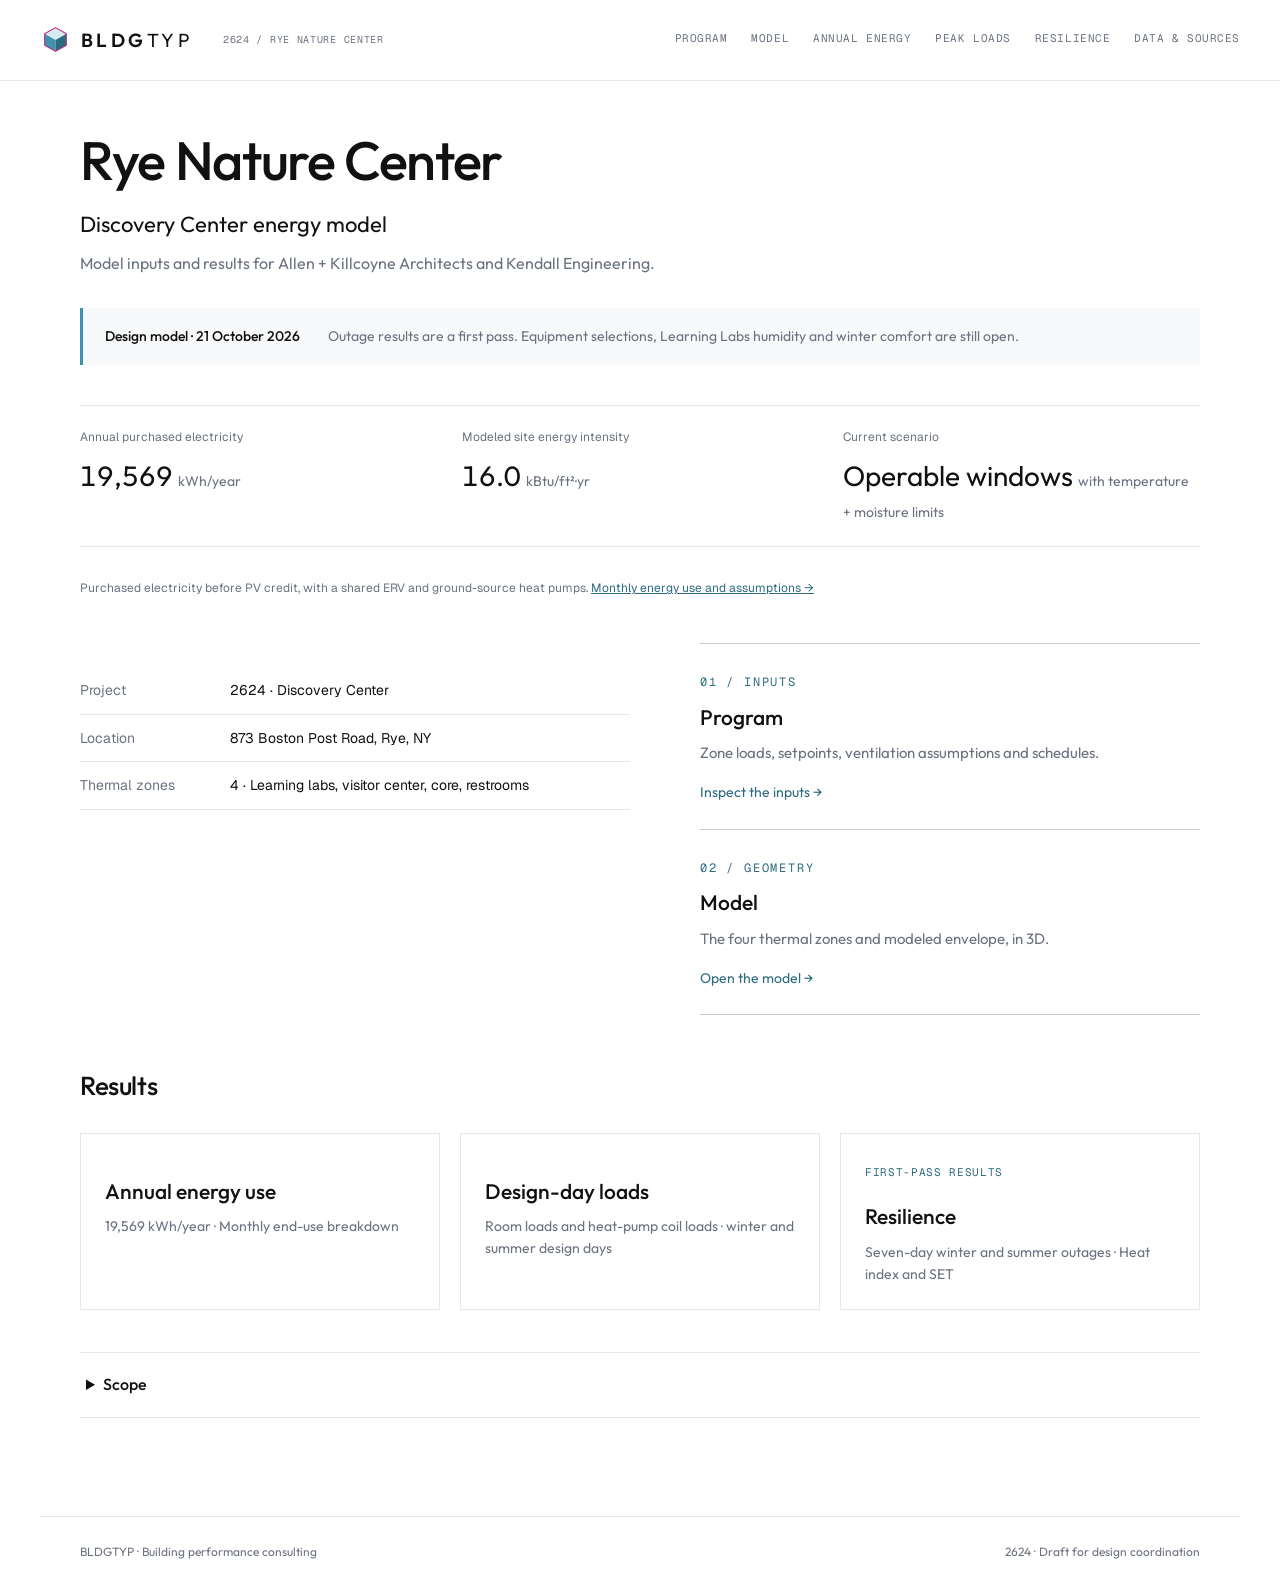
==== commit dff2cdb0: "Peak loads: clear hierarchy, design-day cards, progressive disclosure; copy edits Two headline heat-" ====
--- a/site/index.html
+++ b/site/index.html
@@ -1,7 +1,7 @@
-<!doctype html><html lang="en" data-theme="light"><head><meta charset="utf-8"><meta name="viewport" content="width=device-width,initial-scale=1"><meta name="robots" content="noindex,nofollow"><meta name="description" content="Rye Nature Center design energy model: inputs, geometry and simulation results."><title>Overview | Rye Nature Center | BLDGTYP</title><link rel="icon" href="assets/brand/favicon.svg"><link rel="stylesheet" href="assets/brand/tokens.css?v=ce6c1d24e8"><link rel="stylesheet" href="assets/brand/components.css?v=ce6c1d24e8"><link rel="stylesheet" href="assets/site.css?v=ce6c1d24e8"><link href="https://fonts.googleapis.com/css2?family=Outfit:wght@400;500;600&family=Geist:wght@400;500&family=Geist+Mono:wght@400&display=swap" rel="stylesheet"><script type="importmap">{"imports":{"three":"./assets/vendor/three/three.module.min.js"}}</script><script type="module" src="assets/app.js?v=ce6c1d24e8"></script></head><body><a class="skip" href="#main">Skip to content</a><header><div class="header-inner"><a class="brand" href="index.html"><img src="assets/brand/bldgtyp-icon.svg" alt="" width="31" height="31"><span>BLDG<span class="brand-light">TYP</span></span></a><a class="project-id" href="index.html">2624 / RYE NATURE CENTER</a><nav aria-label="Main navigation"><a class="type-mono-nav" href="program.html" >Program</a><a class="type-mono-nav" href="model.html" >Model</a><a class="type-mono-nav" href="annual-energy.html" >Annual energy</a><a class="type-mono-nav" href="peak-loads.html" >Peak loads</a><a class="type-mono-nav" href="resilience.html" >Resilience</a><a class="type-mono-nav" href="downloads.html" >Data & sources</a></nav></div></header><main id="main"><div class="page-heading"><h1>Rye Nature Center</h1><p class="lead">Discovery Center energy model</p><p>Model inputs and simulation results for the design team.</p></div>
- <div class="notice"><strong>Working model · 21 October 2026</strong><span>Annual energy and four Design-Day conditions are reviewed for design coordination. Winter and summer outage results are a first pass for design review. Equipment selections and remaining humidity/comfort questions are provisional.</span></div>
- <div class="zone-metrics annual-metrics"><div><span class="metric-label">Annual purchased electricity</span><span class="metric-value">19,569</span><span class="metric-unit">kWh/year</span></div><div><span class="metric-label">Modeled site energy intensity</span><span class="metric-value">16.0</span><span class="metric-unit">kBtu/ft²·yr</span></div><div><span class="metric-label">Current scenario</span><span class="metric-value">Operable windows</span><span class="metric-unit">with temperature + moisture limits</span></div></div><p class="caption">Purchased electricity before PV credit. First-pass design model with a shared ERV and ground-source heat pumps. <a href="annual-energy.html">Monthly energy use and model assumptions →</a></p>
- <section aria-labelledby="model-heading" class="overview-grid"><div><h2 id="model-heading">Model basis</h2><p>This report records the assumptions behind the energy model and the results used for coordination with Allen + Killcoyne Architects and Kendall Engineering.</p><dl class="facts"><div><dt>Project</dt><dd>2624 · Discovery Center</dd></div><div><dt>Location</dt><dd>873 Boston Post Road, Rye, NY</dd></div><div><dt>Thermal zones</dt><dd>4 · Learning labs, visitor center, core, restrooms</dd></div><div><dt>Model inputs</dt><dd>Honeybee snapshot · 21 October 2026</dd></div></dl></div>
+<!doctype html><html lang="en" data-theme="light"><head><meta charset="utf-8"><meta name="viewport" content="width=device-width,initial-scale=1"><meta name="robots" content="noindex,nofollow"><meta name="description" content="Rye Nature Center design energy model: inputs, geometry and simulation results."><title>Overview | Rye Nature Center | BLDGTYP</title><link rel="icon" href="assets/brand/favicon.svg"><link rel="stylesheet" href="assets/brand/tokens.css?v=f64a09b35a"><link rel="stylesheet" href="assets/brand/components.css?v=f64a09b35a"><link rel="stylesheet" href="assets/site.css?v=f64a09b35a"><link href="https://fonts.googleapis.com/css2?family=Outfit:wght@400;500;600&family=Geist:wght@400;500&family=Geist+Mono:wght@400&display=swap" rel="stylesheet"><script type="importmap">{"imports":{"three":"./assets/vendor/three/three.module.min.js"}}</script><script type="module" src="assets/app.js?v=f64a09b35a"></script></head><body><a class="skip" href="#main">Skip to content</a><header><div class="header-inner"><a class="brand" href="index.html"><img src="assets/brand/bldgtyp-icon.svg" alt="" width="31" height="31"><span>BLDG<span class="brand-light">TYP</span></span></a><a class="project-id" href="index.html">2624 / RYE NATURE CENTER</a><nav aria-label="Main navigation"><a class="type-mono-nav" href="program.html" >Program</a><a class="type-mono-nav" href="model.html" >Model</a><a class="type-mono-nav" href="annual-energy.html" >Annual energy</a><a class="type-mono-nav" href="peak-loads.html" >Peak loads</a><a class="type-mono-nav" href="resilience.html" >Resilience</a><a class="type-mono-nav" href="downloads.html" >Data & sources</a></nav></div></header><main id="main"><div class="page-heading"><h1>Rye Nature Center</h1><p class="lead">Discovery Center energy model</p><p>Model inputs and results for Allen + Killcoyne Architects and Kendall Engineering.</p></div>
+ <div class="notice"><strong>Design model · 21 October 2026</strong><span>Outage results are a first pass. Equipment selections, Learning Labs humidity and winter comfort are still open.</span></div>
+ <div class="zone-metrics annual-metrics"><div><span class="metric-label">Annual purchased electricity</span><span class="metric-value">19,569</span><span class="metric-unit">kWh/year</span></div><div><span class="metric-label">Modeled site energy intensity</span><span class="metric-value">16.0</span><span class="metric-unit">kBtu/ft²·yr</span></div><div><span class="metric-label">Current scenario</span><span class="metric-value">Operable windows</span><span class="metric-unit">with temperature + moisture limits</span></div></div><p class="caption">Purchased electricity before PV credit, with a shared ERV and ground-source heat pumps. <a href="annual-energy.html">Monthly energy use and assumptions →</a></p>
+ <section aria-label="Project" class="overview-grid"><div><dl class="facts"><div><dt>Project</dt><dd>2624 · Discovery Center</dd></div><div><dt>Location</dt><dd>873 Boston Post Road, Rye, NY</dd></div><div><dt>Thermal zones</dt><dd>4 · Learning labs, visitor center, core, restrooms</dd></div></dl></div>
  <div class="directory"><a href="program.html"><span class="type-mono-label">01 / Inputs</span><h3>Program</h3><p>Zone loads, setpoints, ventilation assumptions and schedules.</p><span class="go">Inspect the inputs →</span></a><a href="model.html"><span class="type-mono-label">02 / Geometry</span><h3>Model</h3><p>The four thermal zones and modeled envelope, in 3D.</p><span class="go">Open the model →</span></a></div></section>
- <section><div class="section-title"><h2>Simulation results</h2></div><div class="results-grid"><a class="result-link" href="annual-energy.html"><span class="status reviewed">Reviewed design model</span><h3>Annual energy use</h3><p>19,569 kWh/year · Monthly end-use breakdown</p></a><a class="result-link" href="peak-loads.html"><span class="status reviewed">Reviewed design model</span><h3>Design-day loads</h3><p>Room loads and heat-pump coil loads · winter and summer design days</p></a><a class="result-link" href="resilience.html"><span class="status draft">First-pass results</span><h3>Resilience</h3><p>Seven-day winter and summer outages · Heat index and SET</p></a></div></section>
- <details><summary>Model scope and input status</summary><div class="details-body"><p>Energy and performance analysis during design, including annual energy, design-day loads and a Phius REVIVE resiliency study. This report supports design coordination; Passive House certification and mechanical-system design are outside the consulting scope.</p><p>The Program page describes the HBJSON input snapshot. Downstream OpenStudio measures can change system airflows and controls. The Annual energy page records the reviewed shared ERV configuration and window/heat-pump controls applied downstream. Equipment selections remain provisional.</p></div></details><noscript><p>JavaScript is needed for the interactive model and schedule charts. <a href="downloads/zone-inputs.csv">Download the zone inputs</a> or <a href="downloads/schedules.zip">schedule CSV files</a>.</p></noscript></main><footer><span>BLDGTYP · Building performance consulting</span><span>2624 · Draft for design coordination</span></footer></body></html>+ <section><div class="section-title"><h2>Results</h2></div><div class="results-grid"><a class="result-link" href="annual-energy.html"><h3>Annual energy use</h3><p>19,569 kWh/year · Monthly end-use breakdown</p></a><a class="result-link" href="peak-loads.html"><h3>Design-day loads</h3><p>Room loads and heat-pump coil loads · winter and summer design days</p></a><a class="result-link" href="resilience.html"><span class="status draft">First-pass results</span><h3>Resilience</h3><p>Seven-day winter and summer outages · Heat index and SET</p></a></div></section>
+ <details><summary>Scope</summary><div class="details-body"><p>Annual energy, design-day loads and a Phius REVIVE resilience study, for design coordination. Passive House certification and mechanical design are outside BLDGTYP's scope, and the equipment in the model is a provisional allowance.</p><p>The Program page lists zone inputs. The shared ERV, system airflows and controls are on the Annual energy page.</p></div></details><noscript><p>JavaScript is needed for the interactive model and schedule charts. <a href="downloads/zone-inputs.csv">Download the zone inputs</a> or <a href="downloads/schedules.zip">schedule CSV files</a>.</p></noscript></main><footer><span>BLDGTYP · Building performance consulting</span><span>2624 · Draft for design coordination</span></footer></body></html>
--- a/site/assets/site.css
+++ b/site/assets/site.css
@@ -739,7 +739,6 @@
 .schedule-chart-wrap { overflow-x: auto; }
 .week-chart { min-width: 620px; }
 .week-chart .weekend { fill: var(--text-secondary); opacity: .08; }
-.year-title { margin: 22px 0 4px; font-size: 14px; }
 .year-chart { max-height: 150px; cursor: pointer; }
 .year-chart .year-bars rect { fill: var(--accent); }
 .year-chart .week-mark { fill: var(--highlight); opacity: .15; }
@@ -747,3 +746,19 @@
 .detail-title small { font-weight: 400; color: var(--text-secondary); margin-left: 6px; }
 /* Wide result tables scroll inside their wrapper on phones instead of breaking words. */
 @media (max-width: 640px) { .table-wrap { overflow-x: auto; } .table-wrap table:has(th:nth-child(5)) { min-width: 600px; } .table-wrap table:has(th:nth-child(5)) td { overflow-wrap: normal; } }
+/* Peak loads: headline pair, design-day cards and their detail panel. */
+.peak-metrics { grid-template-columns: repeat(2, minmax(0, 1fr)); }
+.result-section h2 + .lead { margin-top: 6px; }
+.condition-cards { display: grid; grid-template-columns: repeat(4, minmax(0, 1fr)); gap: 12px; margin: 22px 0 0; }
+.condition-card { display: flex; flex-direction: column; gap: 6px; text-align: left; padding: 16px; border: 1px solid var(--border-card); background: var(--bg-card); color: var(--text-primary); font: inherit; cursor: pointer; border-radius: 0; }
+.condition-card:hover { background: var(--bg-section-alt); }
+.condition-card[aria-selected="true"] { border-color: var(--accent); box-shadow: inset 0 3px 0 var(--accent); background: var(--bg-section-alt); }
+.condition-card strong { font-size: 15px; font-weight: 600; }
+.condition-temp { font-size: 26px; font-variant-numeric: tabular-nums; }
+.condition-peak { font-size: 12px; color: var(--text-secondary); }
+.condition-panel { padding: 22px 24px 8px; border: 1px solid var(--border-card); border-top: 0; background: var(--bg-section-alt); margin-bottom: 18px; }
+.condition-panel h3 { margin-top: 0; }
+.condition-facts { grid-template-columns: repeat(2, minmax(0, 1fr)); }
+@media (max-width: 760px) { .condition-cards { grid-template-columns: repeat(2, minmax(0, 1fr)); } .condition-facts { grid-template-columns: 1fr; } }
+@media (max-width: 420px) { .peak-metrics { grid-template-columns: 1fr; } .condition-temp { font-size: 22px; } .condition-panel { padding: 18px 14px 4px; } }
+@media (min-width: 900px) { .peak-chart.zone-grid { grid-template-columns: repeat(2, minmax(0, 1fr)); column-gap: 40px; } }
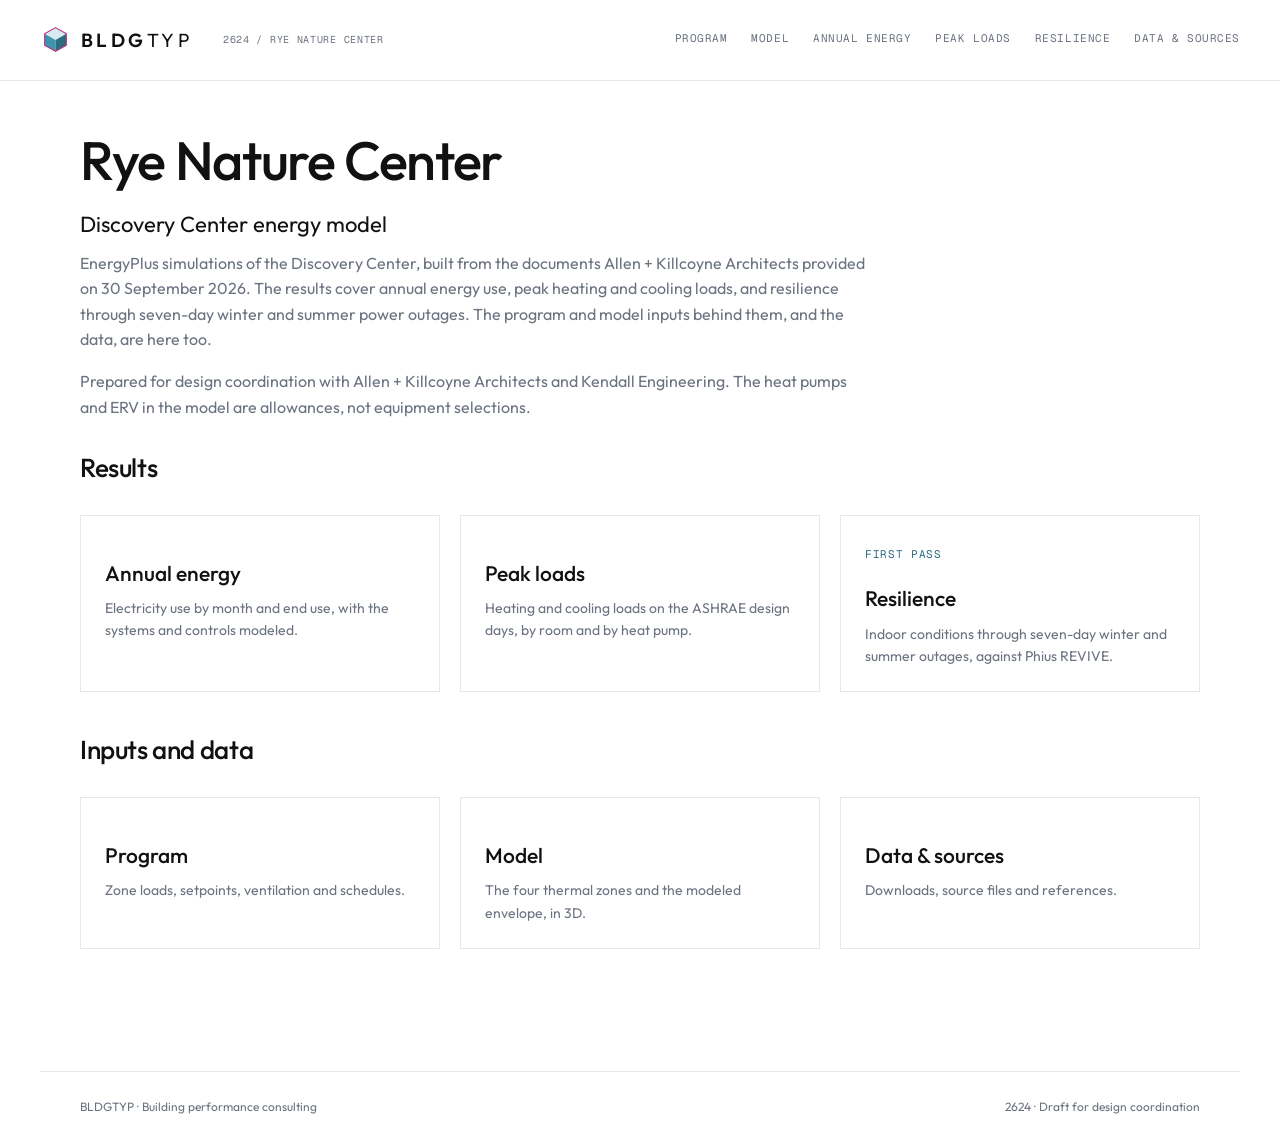
==== commit 2af1128f: "Reference links, simplified Overview, units-scan fix - site/assets/references.js: one registry for e" ====
--- a/site/index.html
+++ b/site/index.html
@@ -1,7 +1,3 @@
-<!doctype html><html lang="en" data-theme="light"><head><meta charset="utf-8"><meta name="viewport" content="width=device-width,initial-scale=1"><meta name="robots" content="noindex,nofollow"><meta name="description" content="Rye Nature Center design energy model: inputs, geometry and simulation results."><title>Overview | Rye Nature Center | BLDGTYP</title><link rel="icon" href="assets/brand/favicon.svg"><link rel="stylesheet" href="assets/brand/tokens.css?v=f64a09b35a"><link rel="stylesheet" href="assets/brand/components.css?v=f64a09b35a"><link rel="stylesheet" href="assets/site.css?v=f64a09b35a"><link href="https://fonts.googleapis.com/css2?family=Outfit:wght@400;500;600&family=Geist:wght@400;500&family=Geist+Mono:wght@400&display=swap" rel="stylesheet"><script type="importmap">{"imports":{"three":"./assets/vendor/three/three.module.min.js"}}</script><script type="module" src="assets/app.js?v=f64a09b35a"></script></head><body><a class="skip" href="#main">Skip to content</a><header><div class="header-inner"><a class="brand" href="index.html"><img src="assets/brand/bldgtyp-icon.svg" alt="" width="31" height="31"><span>BLDG<span class="brand-light">TYP</span></span></a><a class="project-id" href="index.html">2624 / RYE NATURE CENTER</a><nav aria-label="Main navigation"><a class="type-mono-nav" href="program.html" >Program</a><a class="type-mono-nav" href="model.html" >Model</a><a class="type-mono-nav" href="annual-energy.html" >Annual energy</a><a class="type-mono-nav" href="peak-loads.html" >Peak loads</a><a class="type-mono-nav" href="resilience.html" >Resilience</a><a class="type-mono-nav" href="downloads.html" >Data & sources</a></nav></div></header><main id="main"><div class="page-heading"><h1>Rye Nature Center</h1><p class="lead">Discovery Center energy model</p><p>Model inputs and results for Allen + Killcoyne Architects and Kendall Engineering.</p></div>
- <div class="notice"><strong>Design model · 21 October 2026</strong><span>Outage results are a first pass. Equipment selections, Learning Labs humidity and winter comfort are still open.</span></div>
- <div class="zone-metrics annual-metrics"><div><span class="metric-label">Annual purchased electricity</span><span class="metric-value">19,569</span><span class="metric-unit">kWh/year</span></div><div><span class="metric-label">Modeled site energy intensity</span><span class="metric-value">16.0</span><span class="metric-unit">kBtu/ft²·yr</span></div><div><span class="metric-label">Current scenario</span><span class="metric-value">Operable windows</span><span class="metric-unit">with temperature + moisture limits</span></div></div><p class="caption">Purchased electricity before PV credit, with a shared ERV and ground-source heat pumps. <a href="annual-energy.html">Monthly energy use and assumptions →</a></p>
- <section aria-label="Project" class="overview-grid"><div><dl class="facts"><div><dt>Project</dt><dd>2624 · Discovery Center</dd></div><div><dt>Location</dt><dd>873 Boston Post Road, Rye, NY</dd></div><div><dt>Thermal zones</dt><dd>4 · Learning labs, visitor center, core, restrooms</dd></div></dl></div>
- <div class="directory"><a href="program.html"><span class="type-mono-label">01 / Inputs</span><h3>Program</h3><p>Zone loads, setpoints, ventilation assumptions and schedules.</p><span class="go">Inspect the inputs →</span></a><a href="model.html"><span class="type-mono-label">02 / Geometry</span><h3>Model</h3><p>The four thermal zones and modeled envelope, in 3D.</p><span class="go">Open the model →</span></a></div></section>
- <section><div class="section-title"><h2>Results</h2></div><div class="results-grid"><a class="result-link" href="annual-energy.html"><h3>Annual energy use</h3><p>19,569 kWh/year · Monthly end-use breakdown</p></a><a class="result-link" href="peak-loads.html"><h3>Design-day loads</h3><p>Room loads and heat-pump coil loads · winter and summer design days</p></a><a class="result-link" href="resilience.html"><span class="status draft">First-pass results</span><h3>Resilience</h3><p>Seven-day winter and summer outages · Heat index and SET</p></a></div></section>
- <details><summary>Scope</summary><div class="details-body"><p>Annual energy, design-day loads and a Phius REVIVE resilience study, for design coordination. Passive House certification and mechanical design are outside BLDGTYP's scope, and the equipment in the model is a provisional allowance.</p><p>The Program page lists zone inputs. The shared ERV, system airflows and controls are on the Annual energy page.</p></div></details><noscript><p>JavaScript is needed for the interactive model and schedule charts. <a href="downloads/zone-inputs.csv">Download the zone inputs</a> or <a href="downloads/schedules.zip">schedule CSV files</a>.</p></noscript></main><footer><span>BLDGTYP · Building performance consulting</span><span>2624 · Draft for design coordination</span></footer></body></html>+<!doctype html><html lang="en" data-theme="light"><head><meta charset="utf-8"><meta name="viewport" content="width=device-width,initial-scale=1"><meta name="robots" content="noindex,nofollow"><meta name="description" content="Rye Nature Center design energy model: inputs, geometry and simulation results."><title>Overview | Rye Nature Center | BLDGTYP</title><link rel="icon" href="assets/brand/favicon.svg"><link rel="stylesheet" href="assets/brand/tokens.css?v=3a0eea64dd"><link rel="stylesheet" href="assets/brand/components.css?v=3a0eea64dd"><link rel="stylesheet" href="assets/site.css?v=3a0eea64dd"><link href="https://fonts.googleapis.com/css2?family=Outfit:wght@400;500;600&family=Geist:wght@400;500&family=Geist+Mono:wght@400&display=swap" rel="stylesheet"><script type="importmap">{"imports":{"three":"./assets/vendor/three/three.module.min.js"}}</script><script type="module" src="assets/app.js?v=3a0eea64dd"></script></head><body><a class="skip" href="#main">Skip to content</a><header><div class="header-inner"><a class="brand" href="index.html"><img src="assets/brand/bldgtyp-icon.svg" alt="" width="31" height="31"><span>BLDG<span class="brand-light">TYP</span></span></a><a class="project-id" href="index.html">2624 / RYE NATURE CENTER</a><nav aria-label="Main navigation"><a class="type-mono-nav" href="program.html" >Program</a><a class="type-mono-nav" href="model.html" >Model</a><a class="type-mono-nav" href="annual-energy.html" >Annual energy</a><a class="type-mono-nav" href="peak-loads.html" >Peak loads</a><a class="type-mono-nav" href="resilience.html" >Resilience</a><a class="type-mono-nav" href="downloads.html" >Data & sources</a></nav></div></header><main id="main"><div class="page-heading"><h1>Rye Nature Center</h1><p class="lead">Discovery Center energy model</p><p>EnergyPlus simulations of the Discovery Center, built from the documents Allen + Killcoyne Architects provided on 30 September 2026. The results cover annual energy use, peak heating and cooling loads, and resilience through seven-day winter and summer power outages. The program and model inputs behind them, and the data, are here too.</p><p>Prepared for design coordination with Allen + Killcoyne Architects and Kendall Engineering. The heat pumps and ERV in the model are allowances, not equipment selections.</p></div>
+ <section><div class="section-title"><h2>Results</h2></div><div class="results-grid"><a class="result-link" href="annual-energy.html"><h3>Annual energy</h3><p>Electricity use by month and end use, with the systems and controls modeled.</p></a><a class="result-link" href="peak-loads.html"><h3>Peak loads</h3><p>Heating and cooling loads on the ASHRAE design days, by room and by heat pump.</p></a><a class="result-link" href="resilience.html"><span class="status draft">First pass</span><h3>Resilience</h3><p>Indoor conditions through seven-day winter and summer outages, against Phius REVIVE.</p></a></div></section>
+ <section><div class="section-title"><h2>Inputs and data</h2></div><div class="results-grid"><a class="result-link" href="program.html"><h3>Program</h3><p>Zone loads, setpoints, ventilation and schedules.</p></a><a class="result-link" href="model.html"><h3>Model</h3><p>The four thermal zones and the modeled envelope, in 3D.</p></a><a class="result-link" href="downloads.html"><h3>Data &amp; sources</h3><p>Downloads, source files and references.</p></a></div></section><noscript><p>JavaScript is needed for the interactive model and schedule charts. <a href="downloads/zone-inputs.csv">Download the zone inputs</a> or <a href="downloads/schedules.zip">schedule CSV files</a>.</p></noscript></main><footer><span>BLDGTYP · Building performance consulting</span><span>2624 · Draft for design coordination</span></footer></body></html>
--- a/site/assets/site.css
+++ b/site/assets/site.css
@@ -118,30 +118,8 @@
   color: var(--text-primary);
   margin: 0 0 8px;
 }
-.notice {
-  border-left: 3px solid var(--accent);
-  background: var(--bg-section-alt);
-  padding: 17px 22px;
-  display: flex;
-  gap: 8px 28px;
-  flex-wrap: wrap;
-  margin: 28px 0 40px;
-  font-size: 14px;
-}
-.notice strong {
-  font-weight: 500;
-}
-.notice span {
-  color: var(--text-secondary);
-}
 .compact {
   margin-bottom: 26px;
-}
-.overview-grid {
-  display: grid;
-  grid-template-columns: 1.1fr 1fr;
-  gap: 70px;
-  margin: 45px 0 55px;
 }
 .facts {
   margin: 24px 0 0;
@@ -161,24 +139,6 @@
 dd {
   margin: 0;
 }
-.directory {
-  border-top: 1px solid var(--border-strong);
-}
-.directory > a {
-  display: block;
-  padding: 24px 0;
-  text-decoration: none;
-  border-bottom: 1px solid var(--border-strong);
-  color: var(--text-primary);
-}
-.directory p {
-  font-size: 15px;
-  margin: 8px 0 14px;
-}
-.go {
-  font-size: 14px;
-  color: var(--accent-text);
-}
 .section-title {
   display: flex;
   justify-content: space-between;
@@ -200,8 +160,7 @@
   text-decoration: none;
   color: var(--text-primary);
 }
-.result-link:hover,
-.directory > a:hover {
+.result-link:hover {
   background: var(--bg-section-alt);
 }
 .status {
@@ -585,9 +544,6 @@
     margin-left: 0;
     gap: 25px;
   }
-  .overview-grid {
-    gap: 35px;
-  }
   .zone-metrics {
     gap: 15px;
   }
@@ -614,11 +570,6 @@
   }
   .lead {
     font-size: 19px;
-  }
-  .overview-grid {
-    grid-template-columns: 1fr;
-    margin: 30px 0;
-    gap: 30px;
   }
   .facts > div {
     grid-template-columns: 100px 1fr;
@@ -639,10 +590,6 @@
   }
   .result-link h3 {
     margin-top: 9px;
-  }
-  .notice {
-    margin: 22px 0 28px;
-    padding: 15px 18px;
   }
   .zone-metrics {
     grid-template-columns: repeat(2, 1fr);
@@ -762,3 +709,13 @@
 @media (max-width: 760px) { .condition-cards { grid-template-columns: repeat(2, minmax(0, 1fr)); } .condition-facts { grid-template-columns: 1fr; } }
 @media (max-width: 420px) { .peak-metrics { grid-template-columns: 1fr; } .condition-temp { font-size: 22px; } .condition-panel { padding: 18px 14px 4px; } }
 @media (min-width: 900px) { .peak-chart.zone-grid { grid-template-columns: repeat(2, minmax(0, 1fr)); column-gap: 40px; } }
+.day-chart { margin: 18px 0 6px; padding: 14px 16px 4px; background: var(--bg-card); border: 1px solid var(--border-card); }
+.day-chart .energy-legend { margin: 0 0 4px; }
+.day-chart .chart { max-height: 240px; }
+.day-chart .limit { stroke: var(--text-primary); stroke-width: 1.2; stroke-dasharray: 6 4; }
+.day-chart .limit-label { fill: var(--text-primary); font-size: 11px; }
+/* External reference links (site/assets/references.js). */
+a.ext::after { content: "\00a0↗"; font-size: 0.85em; text-decoration: none; display: inline-block; }
+.reference-list { margin: 6px 0 18px; padding-left: 18px; }
+.reference-list li { margin: 0 0 8px; overflow-wrap: anywhere; }
+.reference-source { color: var(--text-secondary); font-size: 0.9em; }
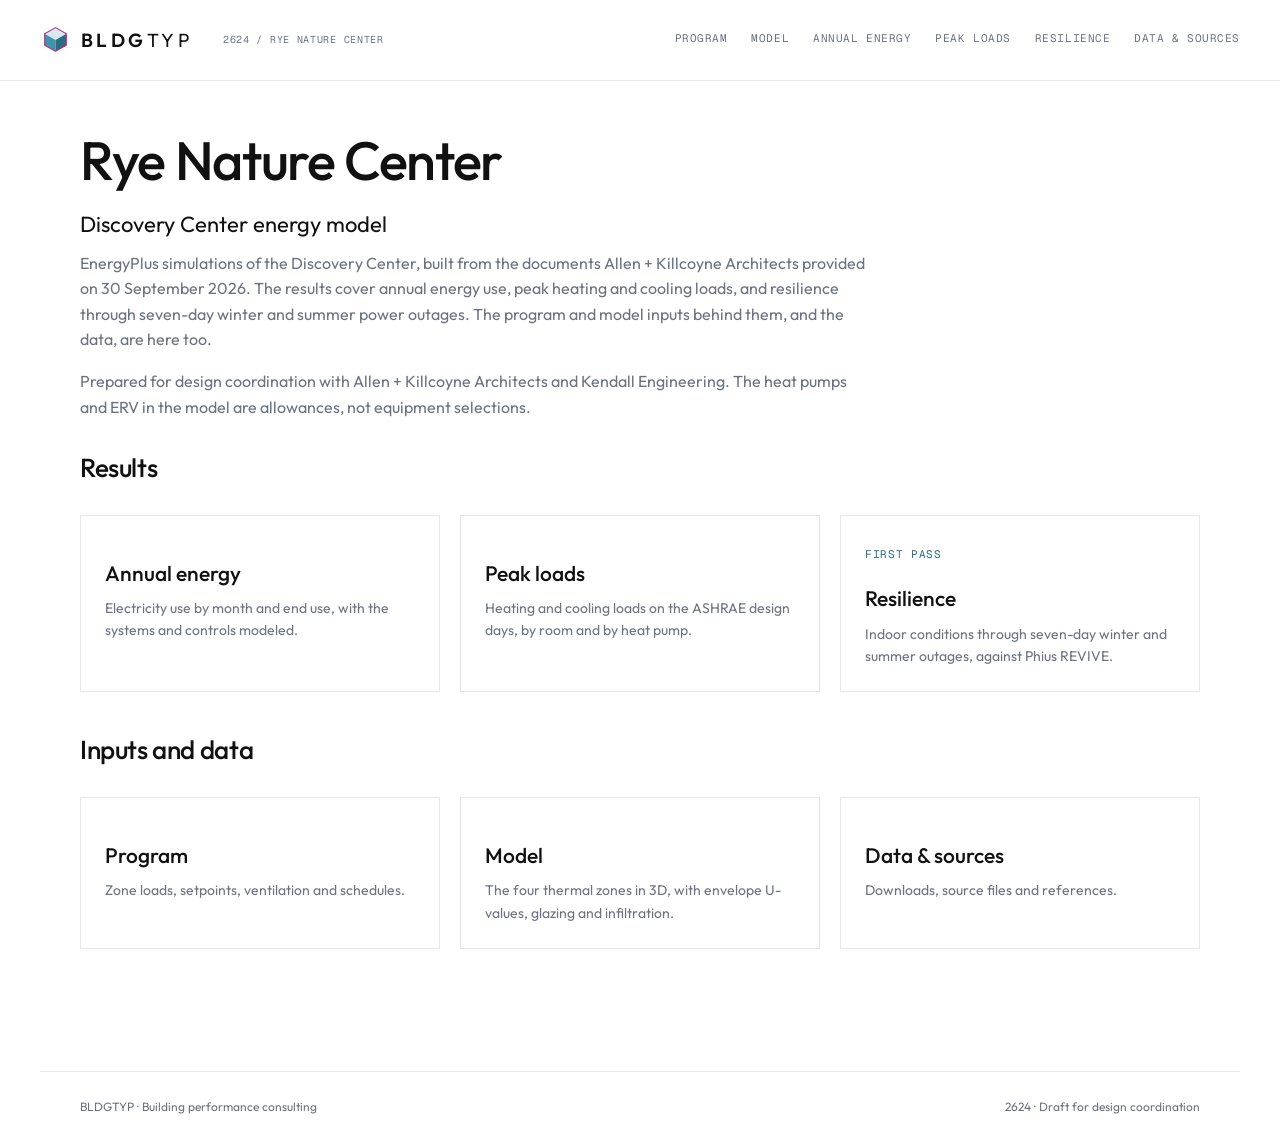
==== commit a3430d03: "Model page envelope summary and envelope-summary.csv Opaque assemblies (U/R with air films), windows" ====
--- a/site/index.html
+++ b/site/index.html
@@ -1,3 +1,3 @@
-<!doctype html><html lang="en" data-theme="light"><head><meta charset="utf-8"><meta name="viewport" content="width=device-width,initial-scale=1"><meta name="robots" content="noindex,nofollow"><meta name="description" content="Rye Nature Center design energy model: inputs, geometry and simulation results."><title>Overview | Rye Nature Center | BLDGTYP</title><link rel="icon" href="assets/brand/favicon.svg"><link rel="stylesheet" href="assets/brand/tokens.css?v=3a0eea64dd"><link rel="stylesheet" href="assets/brand/components.css?v=3a0eea64dd"><link rel="stylesheet" href="assets/site.css?v=3a0eea64dd"><link href="https://fonts.googleapis.com/css2?family=Outfit:wght@400;500;600&family=Geist:wght@400;500&family=Geist+Mono:wght@400&display=swap" rel="stylesheet"><script type="importmap">{"imports":{"three":"./assets/vendor/three/three.module.min.js"}}</script><script type="module" src="assets/app.js?v=3a0eea64dd"></script></head><body><a class="skip" href="#main">Skip to content</a><header><div class="header-inner"><a class="brand" href="index.html"><img src="assets/brand/bldgtyp-icon.svg" alt="" width="31" height="31"><span>BLDG<span class="brand-light">TYP</span></span></a><a class="project-id" href="index.html">2624 / RYE NATURE CENTER</a><nav aria-label="Main navigation"><a class="type-mono-nav" href="program.html" >Program</a><a class="type-mono-nav" href="model.html" >Model</a><a class="type-mono-nav" href="annual-energy.html" >Annual energy</a><a class="type-mono-nav" href="peak-loads.html" >Peak loads</a><a class="type-mono-nav" href="resilience.html" >Resilience</a><a class="type-mono-nav" href="downloads.html" >Data & sources</a></nav></div></header><main id="main"><div class="page-heading"><h1>Rye Nature Center</h1><p class="lead">Discovery Center energy model</p><p>EnergyPlus simulations of the Discovery Center, built from the documents Allen + Killcoyne Architects provided on 30 September 2026. The results cover annual energy use, peak heating and cooling loads, and resilience through seven-day winter and summer power outages. The program and model inputs behind them, and the data, are here too.</p><p>Prepared for design coordination with Allen + Killcoyne Architects and Kendall Engineering. The heat pumps and ERV in the model are allowances, not equipment selections.</p></div>
+<!doctype html><html lang="en" data-theme="light"><head><meta charset="utf-8"><meta name="viewport" content="width=device-width,initial-scale=1"><meta name="robots" content="noindex,nofollow"><meta name="description" content="Rye Nature Center design energy model: inputs, geometry and simulation results."><title>Overview | Rye Nature Center | BLDGTYP</title><link rel="icon" href="assets/brand/favicon.svg"><link rel="stylesheet" href="assets/brand/tokens.css?v=7976827a09"><link rel="stylesheet" href="assets/brand/components.css?v=7976827a09"><link rel="stylesheet" href="assets/site.css?v=7976827a09"><link href="https://fonts.googleapis.com/css2?family=Outfit:wght@400;500;600&family=Geist:wght@400;500&family=Geist+Mono:wght@400&display=swap" rel="stylesheet"><script type="importmap">{"imports":{"three":"./assets/vendor/three/three.module.min.js"}}</script><script type="module" src="assets/app.js?v=7976827a09"></script></head><body><a class="skip" href="#main">Skip to content</a><header><div class="header-inner"><a class="brand" href="index.html"><img src="assets/brand/bldgtyp-icon.svg" alt="" width="31" height="31"><span>BLDG<span class="brand-light">TYP</span></span></a><a class="project-id" href="index.html">2624 / RYE NATURE CENTER</a><nav aria-label="Main navigation"><a class="type-mono-nav" href="program.html" >Program</a><a class="type-mono-nav" href="model.html" >Model</a><a class="type-mono-nav" href="annual-energy.html" >Annual energy</a><a class="type-mono-nav" href="peak-loads.html" >Peak loads</a><a class="type-mono-nav" href="resilience.html" >Resilience</a><a class="type-mono-nav" href="downloads.html" >Data & sources</a></nav></div></header><main id="main"><div class="page-heading"><h1>Rye Nature Center</h1><p class="lead">Discovery Center energy model</p><p>EnergyPlus simulations of the Discovery Center, built from the documents Allen + Killcoyne Architects provided on 30 September 2026. The results cover annual energy use, peak heating and cooling loads, and resilience through seven-day winter and summer power outages. The program and model inputs behind them, and the data, are here too.</p><p>Prepared for design coordination with Allen + Killcoyne Architects and Kendall Engineering. The heat pumps and ERV in the model are allowances, not equipment selections.</p></div>
  <section><div class="section-title"><h2>Results</h2></div><div class="results-grid"><a class="result-link" href="annual-energy.html"><h3>Annual energy</h3><p>Electricity use by month and end use, with the systems and controls modeled.</p></a><a class="result-link" href="peak-loads.html"><h3>Peak loads</h3><p>Heating and cooling loads on the ASHRAE design days, by room and by heat pump.</p></a><a class="result-link" href="resilience.html"><span class="status draft">First pass</span><h3>Resilience</h3><p>Indoor conditions through seven-day winter and summer outages, against Phius REVIVE.</p></a></div></section>
- <section><div class="section-title"><h2>Inputs and data</h2></div><div class="results-grid"><a class="result-link" href="program.html"><h3>Program</h3><p>Zone loads, setpoints, ventilation and schedules.</p></a><a class="result-link" href="model.html"><h3>Model</h3><p>The four thermal zones and the modeled envelope, in 3D.</p></a><a class="result-link" href="downloads.html"><h3>Data &amp; sources</h3><p>Downloads, source files and references.</p></a></div></section><noscript><p>JavaScript is needed for the interactive model and schedule charts. <a href="downloads/zone-inputs.csv">Download the zone inputs</a> or <a href="downloads/schedules.zip">schedule CSV files</a>.</p></noscript></main><footer><span>BLDGTYP · Building performance consulting</span><span>2624 · Draft for design coordination</span></footer></body></html>+ <section><div class="section-title"><h2>Inputs and data</h2></div><div class="results-grid"><a class="result-link" href="program.html"><h3>Program</h3><p>Zone loads, setpoints, ventilation and schedules.</p></a><a class="result-link" href="model.html"><h3>Model</h3><p>The four thermal zones in 3D, with envelope U-values, glazing and infiltration.</p></a><a class="result-link" href="downloads.html"><h3>Data &amp; sources</h3><p>Downloads, source files and references.</p></a></div></section><noscript><p>JavaScript is needed for the interactive model and schedule charts. <a href="downloads/zone-inputs.csv">Download the zone inputs</a> or <a href="downloads/schedules.zip">schedule CSV files</a>.</p></noscript></main><footer><span>BLDGTYP · Building performance consulting</span><span>2624 · Draft for design coordination</span></footer></body></html>
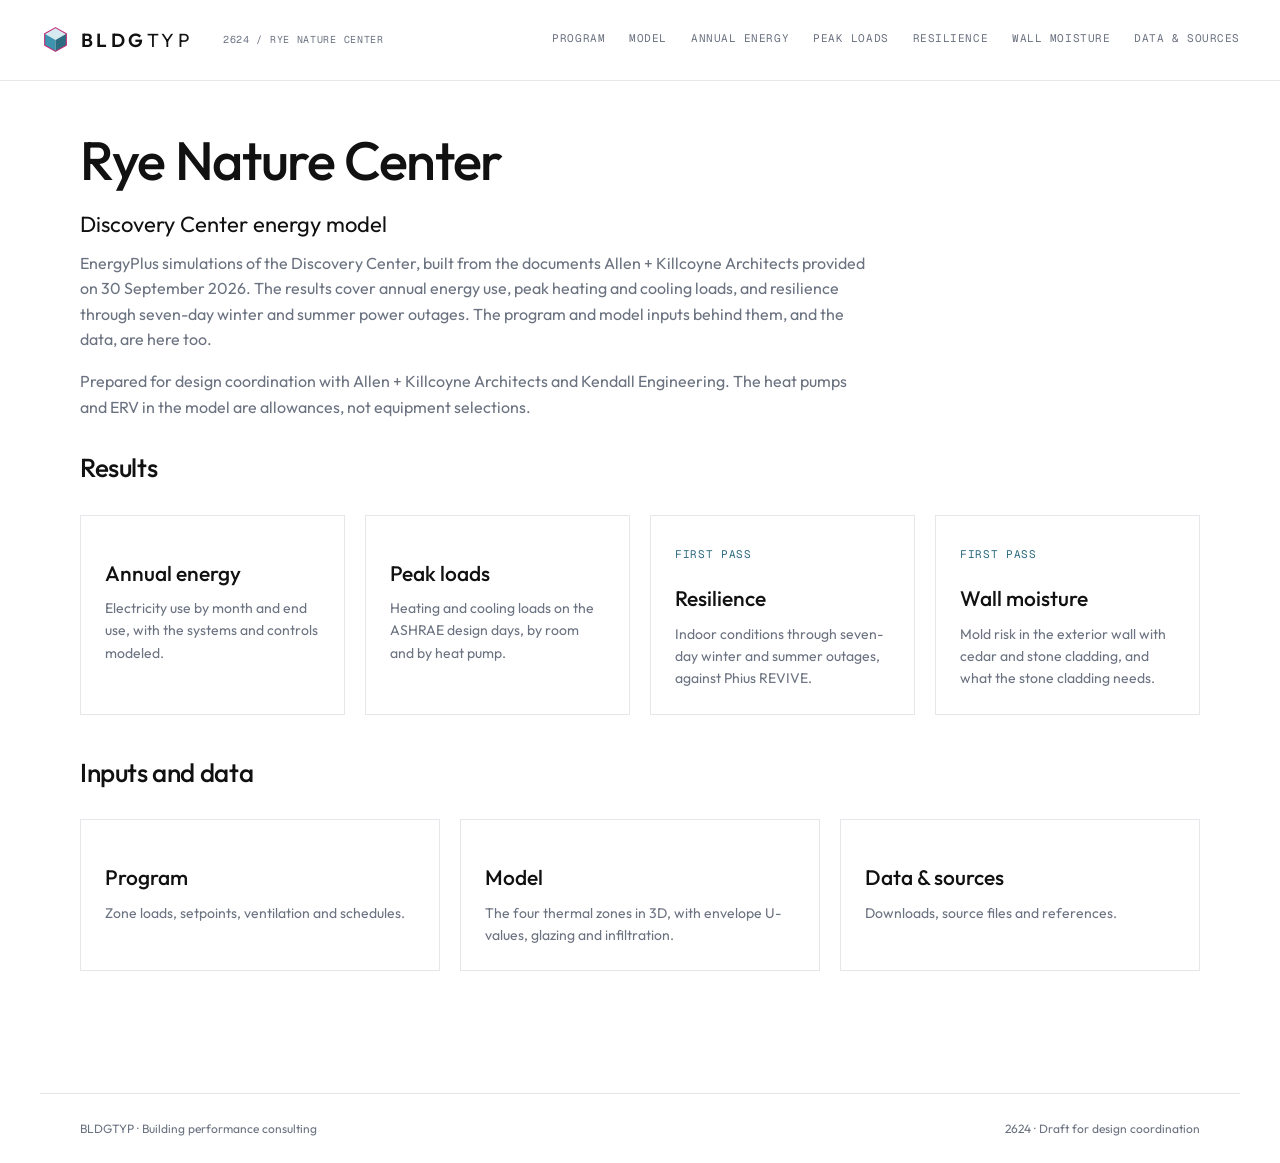
==== commit 02075edb: "Wall moisture page; resilience refresh without AirBoundary faces - New Wall moisture page (first pas" ====
--- a/site/index.html
+++ b/site/index.html
@@ -1,3 +1,3 @@
-<!doctype html><html lang="en" data-theme="light"><head><meta charset="utf-8"><meta name="viewport" content="width=device-width,initial-scale=1"><meta name="robots" content="noindex,nofollow"><meta name="description" content="Rye Nature Center design energy model: inputs, geometry and simulation results."><title>Overview | Rye Nature Center | BLDGTYP</title><link rel="icon" href="assets/brand/favicon.svg"><link rel="stylesheet" href="assets/brand/tokens.css?v=7976827a09"><link rel="stylesheet" href="assets/brand/components.css?v=7976827a09"><link rel="stylesheet" href="assets/site.css?v=7976827a09"><link href="https://fonts.googleapis.com/css2?family=Outfit:wght@400;500;600&family=Geist:wght@400;500&family=Geist+Mono:wght@400&display=swap" rel="stylesheet"><script type="importmap">{"imports":{"three":"./assets/vendor/three/three.module.min.js"}}</script><script type="module" src="assets/app.js?v=7976827a09"></script></head><body><a class="skip" href="#main">Skip to content</a><header><div class="header-inner"><a class="brand" href="index.html"><img src="assets/brand/bldgtyp-icon.svg" alt="" width="31" height="31"><span>BLDG<span class="brand-light">TYP</span></span></a><a class="project-id" href="index.html">2624 / RYE NATURE CENTER</a><nav aria-label="Main navigation"><a class="type-mono-nav" href="program.html" >Program</a><a class="type-mono-nav" href="model.html" >Model</a><a class="type-mono-nav" href="annual-energy.html" >Annual energy</a><a class="type-mono-nav" href="peak-loads.html" >Peak loads</a><a class="type-mono-nav" href="resilience.html" >Resilience</a><a class="type-mono-nav" href="downloads.html" >Data & sources</a></nav></div></header><main id="main"><div class="page-heading"><h1>Rye Nature Center</h1><p class="lead">Discovery Center energy model</p><p>EnergyPlus simulations of the Discovery Center, built from the documents Allen + Killcoyne Architects provided on 30 September 2026. The results cover annual energy use, peak heating and cooling loads, and resilience through seven-day winter and summer power outages. The program and model inputs behind them, and the data, are here too.</p><p>Prepared for design coordination with Allen + Killcoyne Architects and Kendall Engineering. The heat pumps and ERV in the model are allowances, not equipment selections.</p></div>
- <section><div class="section-title"><h2>Results</h2></div><div class="results-grid"><a class="result-link" href="annual-energy.html"><h3>Annual energy</h3><p>Electricity use by month and end use, with the systems and controls modeled.</p></a><a class="result-link" href="peak-loads.html"><h3>Peak loads</h3><p>Heating and cooling loads on the ASHRAE design days, by room and by heat pump.</p></a><a class="result-link" href="resilience.html"><span class="status draft">First pass</span><h3>Resilience</h3><p>Indoor conditions through seven-day winter and summer outages, against Phius REVIVE.</p></a></div></section>
+<!doctype html><html lang="en" data-theme="light"><head><meta charset="utf-8"><meta name="viewport" content="width=device-width,initial-scale=1"><meta name="robots" content="noindex,nofollow"><meta name="description" content="Rye Nature Center design energy model: inputs, geometry and simulation results."><title>Overview | Rye Nature Center | BLDGTYP</title><link rel="icon" href="assets/brand/favicon.svg"><link rel="stylesheet" href="assets/brand/tokens.css?v=2593e9f946"><link rel="stylesheet" href="assets/brand/components.css?v=2593e9f946"><link rel="stylesheet" href="assets/site.css?v=2593e9f946"><link href="https://fonts.googleapis.com/css2?family=Outfit:wght@400;500;600&family=Geist:wght@400;500&family=Geist+Mono:wght@400&display=swap" rel="stylesheet"><script type="importmap">{"imports":{"three":"./assets/vendor/three/three.module.min.js"}}</script><script type="module" src="assets/app.js?v=2593e9f946"></script></head><body><a class="skip" href="#main">Skip to content</a><header><div class="header-inner"><a class="brand" href="index.html"><img src="assets/brand/bldgtyp-icon.svg" alt="" width="31" height="31"><span>BLDG<span class="brand-light">TYP</span></span></a><a class="project-id" href="index.html">2624 / RYE NATURE CENTER</a><nav aria-label="Main navigation"><a class="type-mono-nav" href="program.html" >Program</a><a class="type-mono-nav" href="model.html" >Model</a><a class="type-mono-nav" href="annual-energy.html" >Annual energy</a><a class="type-mono-nav" href="peak-loads.html" >Peak loads</a><a class="type-mono-nav" href="resilience.html" >Resilience</a><a class="type-mono-nav" href="wall-moisture.html" >Wall moisture</a><a class="type-mono-nav" href="downloads.html" >Data & sources</a></nav></div></header><main id="main"><div class="page-heading"><h1>Rye Nature Center</h1><p class="lead">Discovery Center energy model</p><p>EnergyPlus simulations of the Discovery Center, built from the documents Allen + Killcoyne Architects provided on 30 September 2026. The results cover annual energy use, peak heating and cooling loads, and resilience through seven-day winter and summer power outages. The program and model inputs behind them, and the data, are here too.</p><p>Prepared for design coordination with Allen + Killcoyne Architects and Kendall Engineering. The heat pumps and ERV in the model are allowances, not equipment selections.</p></div>
+ <section><div class="section-title"><h2>Results</h2></div><div class="results-grid four"><a class="result-link" href="annual-energy.html"><h3>Annual energy</h3><p>Electricity use by month and end use, with the systems and controls modeled.</p></a><a class="result-link" href="peak-loads.html"><h3>Peak loads</h3><p>Heating and cooling loads on the ASHRAE design days, by room and by heat pump.</p></a><a class="result-link" href="resilience.html"><span class="status draft">First pass</span><h3>Resilience</h3><p>Indoor conditions through seven-day winter and summer outages, against Phius REVIVE.</p></a><a class="result-link" href="wall-moisture.html"><span class="status draft">First pass</span><h3>Wall moisture</h3><p>Mold risk in the exterior wall with cedar and stone cladding, and what the stone cladding needs.</p></a></div></section>
  <section><div class="section-title"><h2>Inputs and data</h2></div><div class="results-grid"><a class="result-link" href="program.html"><h3>Program</h3><p>Zone loads, setpoints, ventilation and schedules.</p></a><a class="result-link" href="model.html"><h3>Model</h3><p>The four thermal zones in 3D, with envelope U-values, glazing and infiltration.</p></a><a class="result-link" href="downloads.html"><h3>Data &amp; sources</h3><p>Downloads, source files and references.</p></a></div></section><noscript><p>JavaScript is needed for the interactive model and schedule charts. <a href="downloads/zone-inputs.csv">Download the zone inputs</a> or <a href="downloads/schedules.zip">schedule CSV files</a>.</p></noscript></main><footer><span>BLDGTYP · Building performance consulting</span><span>2624 · Draft for design coordination</span></footer></body></html>
--- a/site/assets/site.css
+++ b/site/assets/site.css
@@ -719,3 +719,95 @@
 .reference-list { margin: 6px 0 18px; padding-left: 18px; }
 .reference-list li { margin: 0 0 8px; overflow-wrap: anywhere; }
 .reference-source { color: var(--text-secondary); font-size: 0.9em; }
+/* Wall moisture page */
+.page-heading .status.draft { display: inline-block; margin-bottom: 10px; }
+.status.pass { color: var(--accent-text); }
+.status.fail { color: var(--highlight-text); }
+.wall-cards { display: grid; grid-template-columns: repeat(3, minmax(0, 1fr)); gap: 16px; margin: 8px 0 36px; }
+.wall-card { border: 1px solid var(--border-card); border-top: 3px solid var(--accent); padding: 20px; background: var(--bg-card); }
+.wall-card.fails { border-top-color: var(--highlight); background: var(--highlight-light); }
+.wall-card h3 { margin: 8px 0 10px; }
+.wall-card p { font-size: 14px; margin: 0 0 8px; }
+.wall-metric { color: var(--text-secondary); }
+.wall-metric strong { display: block; font-size: 28px; font-weight: 500; color: var(--text-primary); font-variant-numeric: tabular-nums; }
+.recommendations { padding-left: 22px; max-width: 870px; }
+.recommendations li { margin: 0 0 14px; line-height: 1.55; }
+.wall-figure { margin: 26px 0; padding: 20px 20px 10px; border: 1px solid var(--border-card); background: var(--bg-card); }
+.wall-figure figcaption { max-width: 760px; }
+.wall-figure figcaption h3 { margin: 6px 0 4px; }
+.wall-figure figcaption p { font-size: 14px; margin: 0 0 10px; }
+.wall-scroll { overflow-x: auto; }
+.wall-section { display: block; width: 100%; min-width: 600px; max-width: 760px; height: auto; }
+.wall-section text { font-family: var(--font-table); font-size: 11.5px; fill: var(--text-primary); }
+.wall-section .side, .wall-section .scale-text { font-family: var(--font-mono); font-size: 10px; fill: var(--text-secondary); letter-spacing: .06em; text-anchor: middle; }
+.wall-section .side { text-anchor: start; }
+.wall-section .scale-unit { font-family: var(--font-mono); font-size: 10px; fill: var(--text-secondary); }
+.wall-section .layer { stroke: var(--svg-line-heavy); stroke-width: .8; }
+.wall-section .layer.air { fill: var(--bg-card); }
+.wall-section .fill-cedar { fill: #e6d3b0; } .wall-section .fill-zip_osb { fill: #ecd29c; } .wall-section .fill-foam { fill: #f6f1c6; }
+.wall-section .fill-fiber { fill: #e8d4ad; } .wall-section .fill-plywood { fill: #dcc08a; } .wall-section .fill-wool { fill: #e4ecdc; }
+.wall-section .fill-gwb { fill: #f1f1f1; } .wall-section .fill-stone { fill: #cfcbc3; } .wall-section .fill-mortar { fill: #e2ded6; }
+.wall-section .pattern { stroke: none; }
+.wall-section .hatch { stroke: var(--svg-line-medium); stroke-width: .8; }
+.wall-section .hatch.light { stroke: var(--svg-line-light); }
+.wall-section .hatch.dark { stroke: var(--svg-line-heavy); }
+.wall-section .dot { fill: var(--svg-line-medium); }
+.wall-section .wrb-line { stroke: var(--accent); stroke-width: 2.5; }
+.wall-section .wrb-sheet { fill: none; stroke: var(--accent); stroke-width: 1.6; stroke-linejoin: round; }
+.wall-section .lath { stroke: var(--svg-line-medium); stroke-width: 1; stroke-dasharray: 2 2; }
+.wall-section .leader { stroke: var(--text-secondary); stroke-width: .8; }
+.wall-section .leader-halo { stroke: var(--bg-card); stroke-width: 3; opacity: .8; }
+.wall-section .leader-dot { fill: var(--text-primary); }
+.wall-section .check-dot { fill: var(--highlight); }
+.wall-section .check-letter { fill: #fff; font-size: 10px; font-weight: 600; text-anchor: middle; font-family: var(--font-table); }
+.wall-section .scale { stroke: var(--text-secondary); stroke-width: 1; }
+.drop { fill: var(--accent); }
+.wall-key { display: flex; flex-wrap: wrap; gap: 8px 26px; padding: 0; margin: 4px 0 30px; list-style: none; font-size: 13px; color: var(--text-secondary); }
+.wall-key li { display: flex; align-items: center; gap: 8px; }
+.key-dot { display: inline-grid; place-items: center; width: 16px; height: 16px; border-radius: 50%; background: var(--highlight); color: #fff; font-size: 10px; font-weight: 600; }
+.key-line { display: inline-block; width: 4px; height: 16px; background: var(--accent); }
+.mi-wrap { overflow-x: auto; margin: 18px 0 6px; }
+.mi-grid { min-width: 640px; }
+.mi-row { display: grid; grid-template-columns: minmax(170px, 1.3fr) repeat(3, minmax(130px, 1fr)); gap: 18px; align-items: center; padding: 7px 0; border-bottom: 1px solid var(--border-subtle); font-size: 13px; }
+.mi-head { font-family: var(--font-mono); font-size: 11px; letter-spacing: .05em; text-transform: uppercase; color: var(--text-secondary); border-bottom-color: var(--border-strong); }
+.mi-label { color: var(--text-primary); }
+.mi-cell { display: grid; grid-template-columns: 1fr 64px; gap: 8px; align-items: center; font-variant-numeric: tabular-nums; }
+.mi-cell.empty { display: block; color: var(--text-muted); font-size: 12px; }
+.mi-track { position: relative; height: 14px; background: var(--bg-section-alt); }
+.mi-bar { position: absolute; inset: 0 auto 0 0; background: var(--accent); border-radius: 0 3px 3px 0; }
+.mi-cell.fails .mi-bar { background: repeating-linear-gradient(135deg, var(--highlight) 0 5px, var(--highlight-dark) 5px 7px); }
+.mi-limit { position: absolute; top: -4px; bottom: -4px; border-left: 1.5px dashed var(--text-primary); }
+.mi-value small { font-size: 11px; color: var(--text-secondary); }
+@media (max-width: 760px) { .wall-cards { grid-template-columns: 1fr; } .wall-figure { padding: 14px 10px 6px; } }
+.results-grid.four { grid-template-columns: repeat(4, minmax(0, 1fr)); }
+@media (max-width: 950px) { .results-grid.four { grid-template-columns: repeat(2, minmax(0, 1fr)); } }
+@media (max-width: 640px) { .results-grid.four { grid-template-columns: 1fr; } }
+/* Wall moisture: chart explanations and click-in popovers */
+.mi-intro { max-width: 870px; }
+button.term { all: unset; cursor: pointer; color: var(--accent-text); border-bottom: 1px dotted currentColor; }
+button.term:focus-visible, .mi-label:focus-visible, button.mi-cell:focus-visible, .info:focus-visible { outline: 2px solid var(--accent); outline-offset: 2px; }
+.info { display: inline-grid; place-items: center; width: 15px; height: 15px; margin-left: 6px; padding: 0; border: 1px solid var(--text-secondary); border-radius: 50%; background: none; color: var(--text-secondary); font: 600 10px/1 var(--font-table); cursor: pointer; vertical-align: 1px; }
+.mi-label { all: unset; cursor: pointer; text-decoration: underline dotted var(--text-muted); text-underline-offset: 3px; }
+.mi-label:hover { color: var(--accent-text); }
+button.mi-cell { all: unset; display: grid; grid-template-columns: 1fr 64px; gap: 8px; align-items: center; cursor: pointer; font-variant-numeric: tabular-nums; padding: 3px 0; }
+button.mi-cell:hover .mi-track { outline: 1px solid var(--border-strong); }
+.mi-scale { padding: 4px 0 14px; font-size: 11px; color: var(--text-secondary); border-bottom: 1px solid var(--border-strong); }
+.mi-head { border-bottom: 0; padding-bottom: 0; }
+.mi-axis { display: grid; grid-template-columns: 1fr 64px; gap: 8px; }
+.mi-axis .mi-track { height: 0; background: none; border-top: 1px solid var(--border-strong); }
+.mi-axis .tick { position: absolute; top: 2px; transform: translateX(-50%); font-family: var(--font-mono); font-size: 10px; color: var(--text-secondary); white-space: nowrap; }
+.mi-axis .tick:first-child { transform: none; }
+.mi-axis .tick:last-child { transform: translateX(-100%); }
+.mi-axis .tick.limit { color: var(--text-primary); }
+.info-pop { max-width: min(520px, calc(100vw - 32px)); padding: 22px 24px 16px; border: 1px solid var(--border-strong); background: var(--bg-card); color: var(--text-primary); box-shadow: 0 12px 40px rgba(0,0,0,.18); font-size: 14px; }
+.info-pop::backdrop { background: rgba(0,0,0,.12); }
+.info-pop h3 { margin: 4px 30px 10px 0; }
+.info-pop p { margin: 0 0 10px; }
+.info-pop .status { margin: 0; }
+.info-pop tr.picked td { background: var(--bg-section-alt); font-weight: 600; }
+.pop-close { position: absolute; top: 10px; right: 12px; border: 0; background: none; font-size: 22px; line-height: 1; color: var(--text-secondary); cursor: pointer; }
+.recommendations ul { margin: 8px 0 0; padding-left: 20px; }
+.recommendations ul li { margin: 0 0 8px; }
+.limits { max-width: 870px; padding-left: 20px; margin: 0 0 36px; }
+.limits li { margin: 0 0 10px; line-height: 1.55; }
+.limits-title { font-size: 20px; margin: 34px 0 6px; }
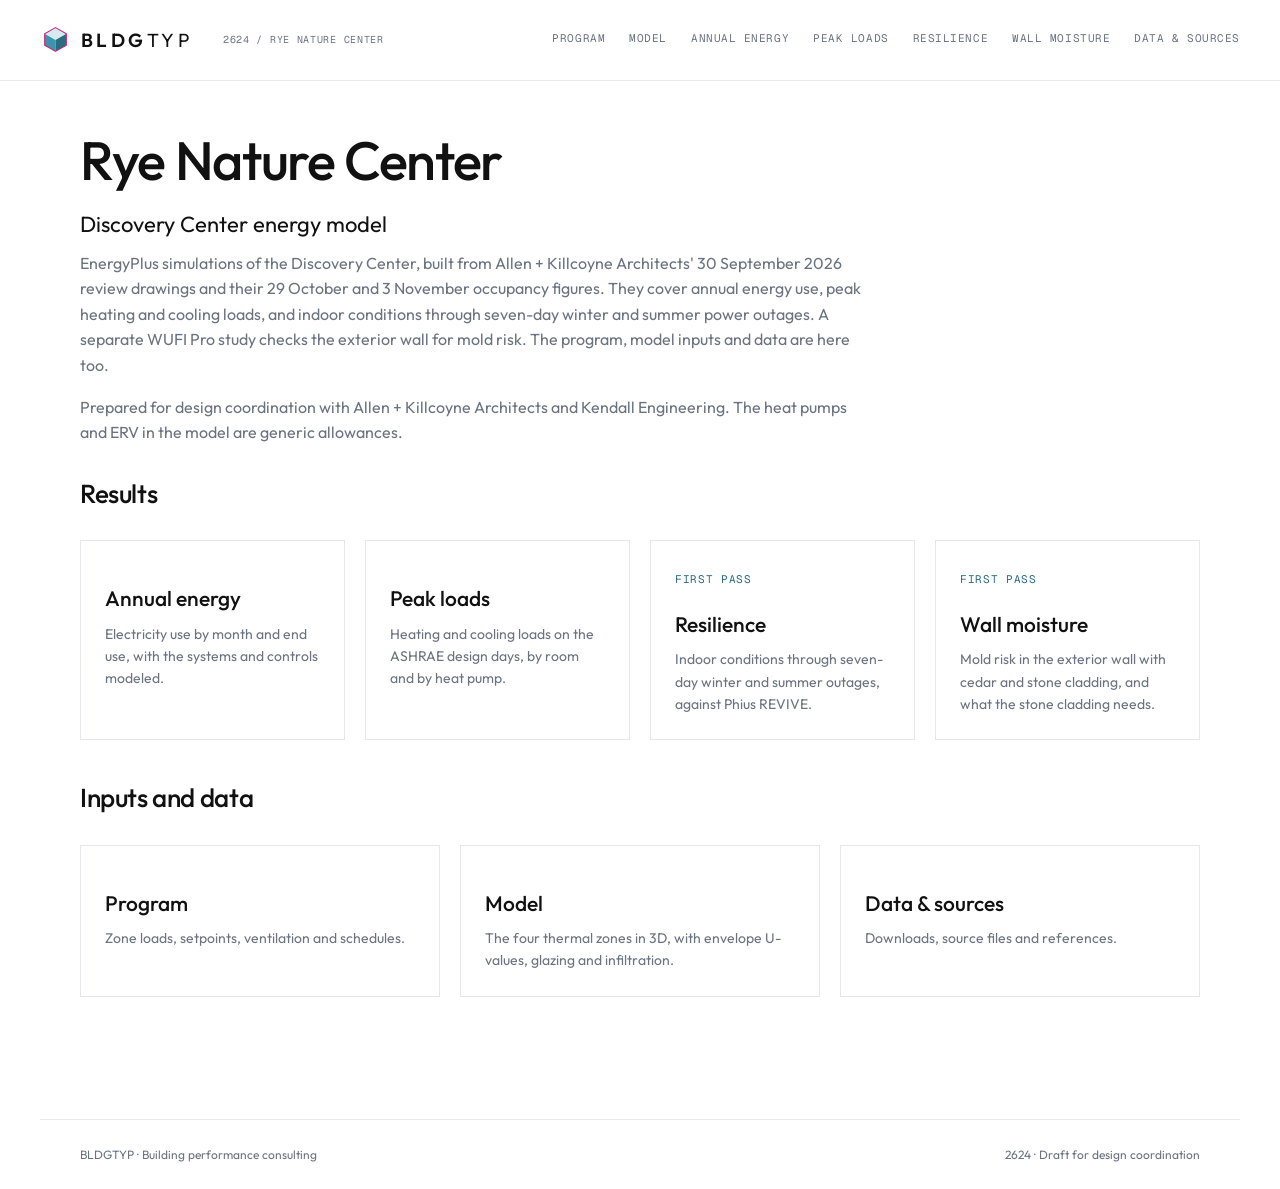
==== commit 72489842: "Copy and fact pass on all report pages De-claudify edit and claim-by-claim check of every page again" ====
--- a/site/index.html
+++ b/site/index.html
@@ -1,3 +1,3 @@
-<!doctype html><html lang="en" data-theme="light"><head><meta charset="utf-8"><meta name="viewport" content="width=device-width,initial-scale=1"><meta name="robots" content="noindex,nofollow"><meta name="description" content="Rye Nature Center design energy model: inputs, geometry and simulation results."><title>Overview | Rye Nature Center | BLDGTYP</title><link rel="icon" href="assets/brand/favicon.svg"><link rel="stylesheet" href="assets/brand/tokens.css?v=2593e9f946"><link rel="stylesheet" href="assets/brand/components.css?v=2593e9f946"><link rel="stylesheet" href="assets/site.css?v=2593e9f946"><link href="https://fonts.googleapis.com/css2?family=Outfit:wght@400;500;600&family=Geist:wght@400;500&family=Geist+Mono:wght@400&display=swap" rel="stylesheet"><script type="importmap">{"imports":{"three":"./assets/vendor/three/three.module.min.js"}}</script><script type="module" src="assets/app.js?v=2593e9f946"></script></head><body><a class="skip" href="#main">Skip to content</a><header><div class="header-inner"><a class="brand" href="index.html"><img src="assets/brand/bldgtyp-icon.svg" alt="" width="31" height="31"><span>BLDG<span class="brand-light">TYP</span></span></a><a class="project-id" href="index.html">2624 / RYE NATURE CENTER</a><nav aria-label="Main navigation"><a class="type-mono-nav" href="program.html" >Program</a><a class="type-mono-nav" href="model.html" >Model</a><a class="type-mono-nav" href="annual-energy.html" >Annual energy</a><a class="type-mono-nav" href="peak-loads.html" >Peak loads</a><a class="type-mono-nav" href="resilience.html" >Resilience</a><a class="type-mono-nav" href="wall-moisture.html" >Wall moisture</a><a class="type-mono-nav" href="downloads.html" >Data & sources</a></nav></div></header><main id="main"><div class="page-heading"><h1>Rye Nature Center</h1><p class="lead">Discovery Center energy model</p><p>EnergyPlus simulations of the Discovery Center, built from the documents Allen + Killcoyne Architects provided on 30 September 2026. The results cover annual energy use, peak heating and cooling loads, and resilience through seven-day winter and summer power outages. The program and model inputs behind them, and the data, are here too.</p><p>Prepared for design coordination with Allen + Killcoyne Architects and Kendall Engineering. The heat pumps and ERV in the model are allowances, not equipment selections.</p></div>
+<!doctype html><html lang="en" data-theme="light"><head><meta charset="utf-8"><meta name="viewport" content="width=device-width,initial-scale=1"><meta name="robots" content="noindex,nofollow"><meta name="description" content="Rye Nature Center design energy model: inputs, geometry and simulation results."><title>Overview | Rye Nature Center | BLDGTYP</title><link rel="icon" href="assets/brand/favicon.svg"><link rel="stylesheet" href="assets/brand/tokens.css?v=dad3ee3fbd"><link rel="stylesheet" href="assets/brand/components.css?v=dad3ee3fbd"><link rel="stylesheet" href="assets/site.css?v=dad3ee3fbd"><link href="https://fonts.googleapis.com/css2?family=Outfit:wght@400;500;600&family=Geist:wght@400;500&family=Geist+Mono:wght@400&display=swap" rel="stylesheet"><script type="importmap">{"imports":{"three":"./assets/vendor/three/three.module.min.js"}}</script><script type="module" src="assets/app.js?v=dad3ee3fbd"></script></head><body><a class="skip" href="#main">Skip to content</a><header><div class="header-inner"><a class="brand" href="index.html"><img src="assets/brand/bldgtyp-icon.svg" alt="" width="31" height="31"><span>BLDG<span class="brand-light">TYP</span></span></a><a class="project-id" href="index.html">2624 / RYE NATURE CENTER</a><nav aria-label="Main navigation"><a class="type-mono-nav" href="program.html" >Program</a><a class="type-mono-nav" href="model.html" >Model</a><a class="type-mono-nav" href="annual-energy.html" >Annual energy</a><a class="type-mono-nav" href="peak-loads.html" >Peak loads</a><a class="type-mono-nav" href="resilience.html" >Resilience</a><a class="type-mono-nav" href="wall-moisture.html" >Wall moisture</a><a class="type-mono-nav" href="downloads.html" >Data & sources</a></nav></div></header><main id="main"><div class="page-heading"><h1>Rye Nature Center</h1><p class="lead">Discovery Center energy model</p><p>EnergyPlus simulations of the Discovery Center, built from Allen + Killcoyne Architects' 30 September 2026 review drawings and their 29 October and 3 November occupancy figures. They cover annual energy use, peak heating and cooling loads, and indoor conditions through seven-day winter and summer power outages. A separate WUFI Pro study checks the exterior wall for mold risk. The program, model inputs and data are here too.</p><p>Prepared for design coordination with Allen + Killcoyne Architects and Kendall Engineering. The heat pumps and ERV in the model are generic allowances.</p></div>
  <section><div class="section-title"><h2>Results</h2></div><div class="results-grid four"><a class="result-link" href="annual-energy.html"><h3>Annual energy</h3><p>Electricity use by month and end use, with the systems and controls modeled.</p></a><a class="result-link" href="peak-loads.html"><h3>Peak loads</h3><p>Heating and cooling loads on the ASHRAE design days, by room and by heat pump.</p></a><a class="result-link" href="resilience.html"><span class="status draft">First pass</span><h3>Resilience</h3><p>Indoor conditions through seven-day winter and summer outages, against Phius REVIVE.</p></a><a class="result-link" href="wall-moisture.html"><span class="status draft">First pass</span><h3>Wall moisture</h3><p>Mold risk in the exterior wall with cedar and stone cladding, and what the stone cladding needs.</p></a></div></section>
  <section><div class="section-title"><h2>Inputs and data</h2></div><div class="results-grid"><a class="result-link" href="program.html"><h3>Program</h3><p>Zone loads, setpoints, ventilation and schedules.</p></a><a class="result-link" href="model.html"><h3>Model</h3><p>The four thermal zones in 3D, with envelope U-values, glazing and infiltration.</p></a><a class="result-link" href="downloads.html"><h3>Data &amp; sources</h3><p>Downloads, source files and references.</p></a></div></section><noscript><p>JavaScript is needed for the interactive model and schedule charts. <a href="downloads/zone-inputs.csv">Download the zone inputs</a> or <a href="downloads/schedules.zip">schedule CSV files</a>.</p></noscript></main><footer><span>BLDGTYP · Building performance consulting</span><span>2624 · Draft for design coordination</span></footer></body></html>
--- a/site/assets/site.css
+++ b/site/assets/site.css
@@ -702,6 +702,7 @@
 .condition-card[aria-selected="true"] { border-color: var(--accent); box-shadow: inset 0 3px 0 var(--accent); background: var(--bg-section-alt); }
 .condition-card strong { font-size: 15px; font-weight: 600; }
 .condition-temp { font-size: 26px; font-variant-numeric: tabular-nums; }
+.condition-temp small { font-size: 14px; color: var(--text-secondary); }
 .condition-peak { font-size: 12px; color: var(--text-secondary); }
 .condition-panel { padding: 22px 24px 8px; border: 1px solid var(--border-card); border-top: 0; background: var(--bg-section-alt); margin-bottom: 18px; }
 .condition-panel h3 { margin-top: 0; }
